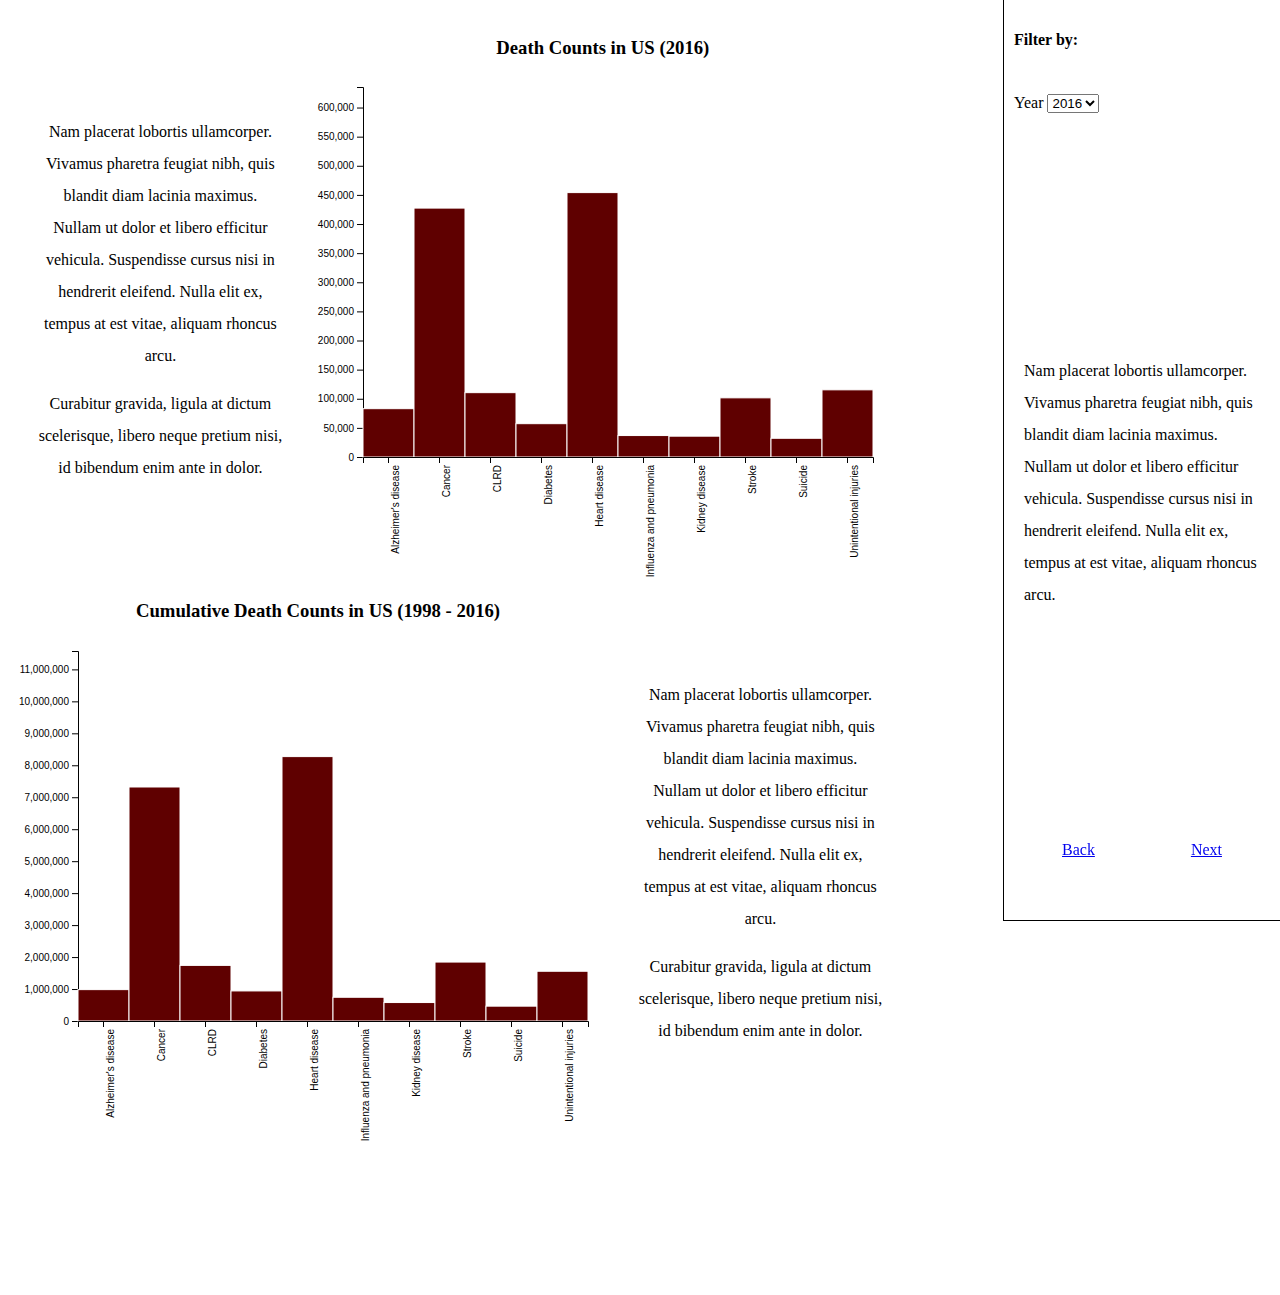
==== barchart.html @ 3d94384e "Polish again" ====
<!DOCTYPE html>
<html lang="en">
  <head>
    <title> Gabriel Sandoval </title>
    <link rel="stylesheet" type="text/css" href="css/style.css">

    <script src="js/d3.min.js"></script>
    <style>
      div.tooltip {
        position: absolute;
        text-align: left;
        width: 200px;
        height: 130px;
        padding-bottom: 10px;
        padding-left: 10px;
        padding-right: 10px;
        font: 12px sans-serif;
        background: #fee467;
        border: 0px;
        border-radius: 8px;
        pointer-events: none;
      }

      rect:hover {
        fill-opacity: .7;
      }
    </style>
  </head>
  <body>
    <div class="wrapper">
      <div class="container">
        <div class="descriptions">
          <p>
            Nam placerat lobortis ullamcorper. Vivamus pharetra feugiat nibh, quis blandit diam lacinia maximus. Nullam ut dolor et libero efficitur vehicula. Suspendisse cursus nisi in hendrerit eleifend. Nulla elit ex, tempus at est vitae, aliquam rhoncus arcu.
          </p>
          <p>
            Curabitur gravida, ligula at dictum scelerisque, libero neque pretium nisi, id bibendum enim ante in dolor.
          </p>
        </div>
        <div id="death-bar-count" class="chart">
          <h3 id='barchart-count-header'> Death Counts in US (2016) </h1>
        </div>
      </div>
      <div class="container">
        <div id="death-bar-cummulative-count" class="chart">
          <h3 id='barchart-c-count-header'> Cumulative Death Counts in US (1998 - 2016) </h1>
        </div>
        <div class="descriptions">
          <p>
            Nam placerat lobortis ullamcorper. Vivamus pharetra feugiat nibh, quis blandit diam lacinia maximus. Nullam ut dolor et libero efficitur vehicula. Suspendisse cursus nisi in hendrerit eleifend. Nulla elit ex, tempus at est vitae, aliquam rhoncus arcu.
          </p>
          <p>
            Curabitur gravida, ligula at dictum scelerisque, libero neque pretium nisi, id bibendum enim ante in dolor.
          </p>
        </div>
      </div>
    </div>
    <div class="filter">
      <div class="filter-buttons">
        <h4> Filter by: </h4>
        <p> Year </p>
        <select id="yearFilter"></select>
      </div>
      <div class="main-caption">
        <p>
          Nam placerat lobortis ullamcorper. Vivamus pharetra feugiat nibh, quis blandit diam lacinia maximus. Nullam ut dolor et libero efficitur vehicula. Suspendisse cursus nisi in hendrerit eleifend. Nulla elit ex, tempus at est vitae, aliquam rhoncus arcu.
        </p>
      </div>
      <div class="navigation">
        <a href="geochart.html" class="back"> Back </a>
        <a href="linechart.html" class="next"> Next </a>
      </div>
    </div>
  </body>
  <script>
    function setupBarChart(){
      margin = {top: 10, right: 30, bottom: 120, left: 60}
      width = 600 - margin.left - margin.right,
      height = 500 - margin.top - margin.bottom;

      currentYear = 2016;
      barData = [{"cause":"Alzheimer's disease", "year":1999, "runningSum":44536.0, "count":44536}, {"cause":"Cancer", "year":1999, "runningSum":549838.0, "count":549838}, {"cause":"CLRD", "year":1999, "runningSum":124181.0, "count":124181}, {"cause":"Diabetes", "year":1999, "runningSum":68399.0, "count":68399}, {"cause":"Heart disease", "year":1999, "runningSum":725192.0, "count":725192}, {"cause":"Influenza and pneumonia", "year":1999, "runningSum":63730.0, "count":63730}, {"cause":"Kidney disease", "year":1999, "runningSum":35525.0, "count":35525}, {"cause":"Stroke", "year":1999, "runningSum":167366.0, "count":167366}, {"cause":"Suicide", "year":1999, "runningSum":29199.0, "count":29199}, {"cause":"Unintentional injuries", "year":1999, "runningSum":97860.0, "count":97860}, {"cause":"Alzheimer's disease", "year":2000, "runningSum":94094.0, "count":49558}, {"cause":"Cancer", "year":2000, "runningSum":1102929.0, "count":553091}, {"cause":"CLRD", "year":2000, "runningSum":246190.0, "count":122009}, {"cause":"Diabetes", "year":2000, "runningSum":137700.0, "count":69301}, {"cause":"Heart disease", "year":2000, "runningSum":1435952.0, "count":710760}, {"cause":"Influenza and pneumonia", "year":2000, "runningSum":129043.0, "count":65313}, {"cause":"Kidney disease", "year":2000, "runningSum":72776.0, "count":37251}, {"cause":"Stroke", "year":2000, "runningSum":335027.0, "count":167661}, {"cause":"Suicide", "year":2000, "runningSum":58549.0, "count":29350}, {"cause":"Unintentional injuries", "year":2000, "runningSum":195760.0, "count":97900}, {"cause":"Alzheimer's disease", "year":2001, "runningSum":147946.0, "count":53852}, {"cause":"Cancer", "year":2001, "runningSum":1656697.0, "count":553768}, {"cause":"CLRD", "year":2001, "runningSum":369203.0, "count":123013}, {"cause":"Diabetes", "year":2001, "runningSum":209072.0, "count":71372}, {"cause":"Heart disease", "year":2001, "runningSum":2136094.0, "count":700142}, {"cause":"Influenza and pneumonia", "year":2001, "runningSum":191077.0, "count":62034}, {"cause":"Kidney disease", "year":2001, "runningSum":112256.0, "count":39480}, {"cause":"Stroke", "year":2001, "runningSum":498565.0, "count":163538}, {"cause":"Suicide", "year":2001, "runningSum":89171.0, "count":30622}, {"cause":"Unintentional injuries", "year":2001, "runningSum":297297.0, "count":101537}, {"cause":"Alzheimer's disease", "year":2002, "runningSum":206812.0, "count":58866}, {"cause":"Cancer", "year":2002, "runningSum":2213968.0, "count":557271}, {"cause":"CLRD", "year":2002, "runningSum":494019.0, "count":124816}, {"cause":"Diabetes", "year":2002, "runningSum":282321.0, "count":73249}, {"cause":"Heart disease", "year":2002, "runningSum":2833041.0, "count":696947}, {"cause":"Influenza and pneumonia", "year":2002, "runningSum":256758.0, "count":65681}, {"cause":"Kidney disease", "year":2002, "runningSum":153230.0, "count":40974}, {"cause":"Stroke", "year":2002, "runningSum":661237.0, "count":162672}, {"cause":"Suicide", "year":2002, "runningSum":120826.0, "count":31655}, {"cause":"Unintentional injuries", "year":2002, "runningSum":404039.0, "count":106742}, {"cause":"Alzheimer's disease", "year":2003, "runningSum":270269.0, "count":63457}, {"cause":"Cancer", "year":2003, "runningSum":2770870.0, "count":556902}, {"cause":"CLRD", "year":2003, "runningSum":620401.0, "count":126382}, {"cause":"Diabetes", "year":2003, "runningSum":356540.0, "count":74219}, {"cause":"Heart disease", "year":2003, "runningSum":3518130.0, "count":685089}, {"cause":"Influenza and pneumonia", "year":2003, "runningSum":321921.0, "count":65163}, {"cause":"Kidney disease", "year":2003, "runningSum":195683.0, "count":42453}, {"cause":"Stroke", "year":2003, "runningSum":818926.0, "count":157689}, {"cause":"Suicide", "year":2003, "runningSum":152310.0, "count":31484}, {"cause":"Unintentional injuries", "year":2003, "runningSum":513316.0, "count":109277}, {"cause":"Alzheimer's disease", "year":2004, "runningSum":336234.0, "count":65965}, {"cause":"Cancer", "year":2004, "runningSum":3324758.0, "count":553888}, {"cause":"CLRD", "year":2004, "runningSum":742388.0, "count":121987}, {"cause":"Diabetes", "year":2004, "runningSum":429678.0, "count":73138}, {"cause":"Heart disease", "year":2004, "runningSum":4170616.0, "count":652486}, {"cause":"Influenza and pneumonia", "year":2004, "runningSum":381585.0, "count":59664}, {"cause":"Kidney disease", "year":2004, "runningSum":238163.0, "count":42480}, {"cause":"Stroke", "year":2004, "runningSum":969000.0, "count":150074}, {"cause":"Suicide", "year":2004, "runningSum":184749.0, "count":32439}, {"cause":"Unintentional injuries", "year":2004, "runningSum":625328.0, "count":112012}, {"cause":"Alzheimer's disease", "year":2005, "runningSum":407833.0, "count":71599}, {"cause":"Cancer", "year":2005, "runningSum":3884070.0, "count":559312}, {"cause":"CLRD", "year":2005, "runningSum":873321.0, "count":130933}, {"cause":"Diabetes", "year":2005, "runningSum":504797.0, "count":75119}, {"cause":"Heart disease", "year":2005, "runningSum":4822707.0, "count":652091}, {"cause":"Influenza and pneumonia", "year":2005, "runningSum":444586.0, "count":63001}, {"cause":"Kidney disease", "year":2005, "runningSum":282064.0, "count":43901}, {"cause":"Stroke", "year":2005, "runningSum":1112579.0, "count":143579}, {"cause":"Suicide", "year":2005, "runningSum":217386.0, "count":32637}, {"cause":"Unintentional injuries", "year":2005, "runningSum":743137.0, "count":117809}, {"cause":"Alzheimer's disease", "year":2006, "runningSum":480265.0, "count":72432}, {"cause":"Cancer", "year":2006, "runningSum":4443958.0, "count":559888}, {"cause":"CLRD", "year":2006, "runningSum":997904.0, "count":124583}, {"cause":"Diabetes", "year":2006, "runningSum":577246.0, "count":72449}, {"cause":"Heart disease", "year":2006, "runningSum":5454343.0, "count":631636}, {"cause":"Influenza and pneumonia", "year":2006, "runningSum":500912.0, "count":56326}, {"cause":"Kidney disease", "year":2006, "runningSum":327408.0, "count":45344}, {"cause":"Stroke", "year":2006, "runningSum":1249698.0, "count":137119}, {"cause":"Suicide", "year":2006, "runningSum":250686.0, "count":33300}, {"cause":"Unintentional injuries", "year":2006, "runningSum":864736.0, "count":121599}, {"cause":"Alzheimer's disease", "year":2007, "runningSum":554897.0, "count":74632}, {"cause":"Cancer", "year":2007, "runningSum":5006833.0, "count":562875}, {"cause":"CLRD", "year":2007, "runningSum":1125828.0, "count":127924}, {"cause":"Diabetes", "year":2007, "runningSum":648628.0, "count":71382}, {"cause":"Heart disease", "year":2007, "runningSum":6070410.0, "count":616067}, {"cause":"Influenza and pneumonia", "year":2007, "runningSum":553629.0, "count":52717}, {"cause":"Kidney disease", "year":2007, "runningSum":373856.0, "count":46448}, {"cause":"Stroke", "year":2007, "runningSum":1385650.0, "count":135952}, {"cause":"Suicide", "year":2007, "runningSum":285284.0, "count":34598}, {"cause":"Unintentional injuries", "year":2007, "runningSum":988442.0, "count":123706}, {"cause":"Alzheimer's disease", "year":2008, "runningSum":637332.0, "count":82435}, {"cause":"Cancer", "year":2008, "runningSum":5572302.0, "count":565469}, {"cause":"CLRD", "year":2008, "runningSum":1266918.0, "count":141090}, {"cause":"Diabetes", "year":2008, "runningSum":719181.0, "count":70553}, {"cause":"Heart disease", "year":2008, "runningSum":6687238.0, "count":616828}, {"cause":"Influenza and pneumonia", "year":2008, "runningSum":609913.0, "count":56284}, {"cause":"Kidney disease", "year":2008, "runningSum":422093.0, "count":48237}, {"cause":"Stroke", "year":2008, "runningSum":1519798.0, "count":134148}, {"cause":"Suicide", "year":2008, "runningSum":321319.0, "count":36035}, {"cause":"Unintentional injuries", "year":2008, "runningSum":1110344.0, "count":121902}, {"cause":"Alzheimer's disease", "year":2009, "runningSum":716335.0, "count":79003}, {"cause":"Cancer", "year":2009, "runningSum":6139930.0, "count":567628}, {"cause":"CLRD", "year":2009, "runningSum":1404271.0, "count":137353}, {"cause":"Diabetes", "year":2009, "runningSum":787886.0, "count":68705}, {"cause":"Heart disease", "year":2009, "runningSum":7286651.0, "count":599413}, {"cause":"Influenza and pneumonia", "year":2009, "runningSum":663605.0, "count":53692}, {"cause":"Kidney disease", "year":2009, "runningSum":471028.0, "count":48935}, {"cause":"Stroke", "year":2009, "runningSum":1648640.0, "count":128842}, {"cause":"Suicide", "year":2009, "runningSum":358228.0, "count":36909}, {"cause":"Unintentional injuries", "year":2009, "runningSum":1228365.0, "count":118021}, {"cause":"Alzheimer's disease", "year":2010, "runningSum":799829.0, "count":83494}, {"cause":"Cancer", "year":2010, "runningSum":6714673.0, "count":574743}, {"cause":"CLRD", "year":2010, "runningSum":1542351.0, "count":138080}, {"cause":"Diabetes", "year":2010, "runningSum":856957.0, "count":69071}, {"cause":"Heart disease", "year":2010, "runningSum":7884340.0, "count":597689}, {"cause":"Influenza and pneumonia", "year":2010, "runningSum":713702.0, "count":50097}, {"cause":"Kidney disease", "year":2010, "runningSum":521504.0, "count":50476}, {"cause":"Stroke", "year":2010, "runningSum":1778116.0, "count":129476}, {"cause":"Suicide", "year":2010, "runningSum":396592.0, "count":38364}, {"cause":"Unintentional injuries", "year":2010, "runningSum":1349224.0, "count":120859}, {"cause":"Alzheimer's disease", "year":2011, "runningSum":884803.0, "count":84974}, {"cause":"Cancer", "year":2011, "runningSum":7291364.0, "count":576691}, {"cause":"CLRD", "year":2011, "runningSum":1685294.0, "count":142943}, {"cause":"Diabetes", "year":2011, "runningSum":930788.0, "count":73831}, {"cause":"Heart disease", "year":2011, "runningSum":8480917.0, "count":596577}, {"cause":"Influenza and pneumonia", "year":2011, "runningSum":767528.0, "count":53826}, {"cause":"Kidney disease", "year":2011, "runningSum":567095.0, "count":45591}, {"cause":"Stroke", "year":2011, "runningSum":1907048.0, "count":128932}, {"cause":"Suicide", "year":2011, "runningSum":436110.0, "count":39518}, {"cause":"Unintentional injuries", "year":2011, "runningSum":1475662.0, "count":126438}, {"cause":"Alzheimer's disease", "year":2012, "runningSum":968440.0, "count":83637}, {"cause":"Cancer", "year":2012, "runningSum":7873987.0, "count":582623}, {"cause":"CLRD", "year":2012, "runningSum":1828783.0, "count":143489}, {"cause":"Diabetes", "year":2012, "runningSum":1004720.0, "count":73932}, {"cause":"Heart disease", "year":2012, "runningSum":9080628.0, "count":599711}, {"cause":"Influenza and pneumonia", "year":2012, "runningSum":818164.0, "count":50636}, {"cause":"Kidney disease", "year":2012, "runningSum":612717.0, "count":45622}, {"cause":"Stroke", "year":2012, "runningSum":2035594.0, "count":128546}, {"cause":"Suicide", "year":2012, "runningSum":476710.0, "count":40600}, {"cause":"Unintentional injuries", "year":2012, "runningSum":1603454.0, "count":127792}, {"cause":"Alzheimer's disease", "year":2013, "runningSum":1053207.0, "count":84767}, {"cause":"Cancer", "year":2013, "runningSum":8458868.0, "count":584881}, {"cause":"CLRD", "year":2013, "runningSum":1977988.0, "count":149205}, {"cause":"Diabetes", "year":2013, "runningSum":1080298.0, "count":75578}, {"cause":"Heart disease", "year":2013, "runningSum":9691733.0, "count":611105}, {"cause":"Influenza and pneumonia", "year":2013, "runningSum":875143.0, "count":56979}, {"cause":"Kidney disease", "year":2013, "runningSum":659829.0, "count":47112}, {"cause":"Stroke", "year":2013, "runningSum":2164572.0, "count":128978}, {"cause":"Suicide", "year":2013, "runningSum":517859.0, "count":41149}, {"cause":"Unintentional injuries", "year":2013, "runningSum":1734011.0, "count":130557}, {"cause":"Alzheimer's disease", "year":2014, "runningSum":1146748.0, "count":93541}, {"cause":"Cancer", "year":2014, "runningSum":9050568.0, "count":591700}, {"cause":"CLRD", "year":2014, "runningSum":2125089.0, "count":147101}, {"cause":"Diabetes", "year":2014, "runningSum":1156786.0, "count":76488}, {"cause":"Heart disease", "year":2014, "runningSum":10306081.0, "count":614348}, {"cause":"Influenza and pneumonia", "year":2014, "runningSum":930370.0, "count":55227}, {"cause":"Kidney disease", "year":2014, "runningSum":707975.0, "count":48146}, {"cause":"Stroke", "year":2014, "runningSum":2297675.0, "count":133103}, {"cause":"Suicide", "year":2014, "runningSum":560685.0, "count":42826}, {"cause":"Unintentional injuries", "year":2014, "runningSum":1869939.0, "count":135928}, {"cause":"Alzheimer's disease", "year":2015, "runningSum":1257309.0, "count":110561}, {"cause":"Cancer", "year":2015, "runningSum":9646498.0, "count":595930}, {"cause":"CLRD", "year":2015, "runningSum":2280130.0, "count":155041}, {"cause":"Diabetes", "year":2015, "runningSum":1236321.0, "count":79535}, {"cause":"Heart disease", "year":2015, "runningSum":10939923.0, "count":633842}, {"cause":"Influenza and pneumonia", "year":2015, "runningSum":987432.0, "count":57062}, {"cause":"Kidney disease", "year":2015, "runningSum":757934.0, "count":49959}, {"cause":"Stroke", "year":2015, "runningSum":2437998.0, "count":140323}, {"cause":"Suicide", "year":2015, "runningSum":604878.0, "count":44193}, {"cause":"Unintentional injuries", "year":2015, "runningSum":2016510.0, "count":146571}, {"cause":"Alzheimer's disease", "year":2016, "runningSum":1373412.0, "count":116103}, {"cause":"Cancer", "year":2016, "runningSum":10244536.0, "count":598038}, {"cause":"CLRD", "year":2016, "runningSum":2434726.0, "count":154596}, {"cause":"Diabetes", "year":2016, "runningSum":1316379.0, "count":80058}, {"cause":"Heart disease", "year":2016, "runningSum":11575183.0, "count":635260}, {"cause":"Influenza and pneumonia", "year":2016, "runningSum":1038969.0, "count":51537}, {"cause":"Kidney disease", "year":2016, "runningSum":807980.0, "count":50046}, {"cause":"Stroke", "year":2016, "runningSum":2580140.0, "count":142142}, {"cause":"Suicide", "year":2016, "runningSum":649843.0, "count":44965}, {"cause":"Unintentional injuries", "year":2016, "runningSum":2177884.0, "count":161374}]
      filteredData = barData.filter(function(d){return d.year==currentYear})
      var allYears = d3.range(1999, 2017);

      d3.select("#yearFilter")
        .selectAll('myOptions')
        .data(allYears)
        .enter()
        .append('option')
        .text(function (d) { return d; }) // text showed in the menu
        .attr("value", function (d) { return d; })
        .attr("selected", function (d) { return d == currentYear; })

      var tooltip = d3.select("body")
        .append("div")
        .attr("class", "tooltip")
        .style("opacity", 0);

      barSvgCount = d3.select("#death-bar-count")
      .append("svg")
      .attr("id", "barchart")
      .attr("width", width + margin.left + margin.right)
      .attr("height", height + margin.top + margin.bottom)
      .append("g")
      .attr("transform", `translate(${margin.left},${margin.top})`);

      var xdomain = [
        "Alzheimer's disease",
        "Cancer",
        "CLRD",
        "Diabetes",
        "Heart disease",
        "Influenza and pneumonia",
        "Kidney disease",
        "Stroke",
        "Suicide",
        "Unintentional injuries"
      ]
      var bxs = d3.scaleBand().domain(xdomain).range([0, width])
      var maxCount = Math.max(...filteredData.map(function(d) { return d.count }));
      bysCount = d3.scaleLinear().domain([0,maxCount]).range([height, 0])

      barSvgCount.
          append("g").
          attr("id", "bar-y-axis-count").
          attr("transform", `translate(0,0)`).
          attr("fill", "none").
          attr("font-size", 10).
          attr("font-family", "sans-serif").
          attr("text-anchor", "end").
          call(d3.axisLeft(bysCount));

      barSvgCount.
        selectAll("rect").
        data(filteredData).
        enter().
        append("rect").
        attr("x", function(d,i) {return bxs(d.cause);}).
        attr("width", function(d, i) { return bxs.bandwidth()}).
        style("fill", "rgb(95, 0, 0)").
        style("stroke", "white").
        attr("y", function(d,i) { return height;}).
        attr("height", function(d, i){ return 0;})
        .on("mouseover", function(d, i) {
          tooltip.text("")
          tooltip.transition()
            .duration(200)
            .style("opacity", .9);

          tooltip.style("left", (d3.event.pageX) + "px")
            .style("top", (d3.event.pageY) + "px")

          tooltip.append("p").text(`Year: ${currentYear}`)
            .append("p").text(`Cause of Death: ${d.cause}`)
            .append("p").text(`Death Count at Year ${currentYear}: ${d.count.toLocaleString()}`)
        })
        .on("mouseleave", function(){
          tooltip
            .transition().duration(200)
            .style("opacity", 0)
        }).
        transition().duration(1000).ease(d3.easeLinear).
        attr("y", function(d,i) { return bysCount(d.count);}).
        attr("height", function(d, i){ return height - bysCount(d.count);})

      barSvgCount.
        append("g").
        attr("transform", `translate(0,${height})`).
        attr("fill", "none").
        attr("font-size", 10).
        attr("font-family", "sans-serif").
        attr("text-anchor", "end").
        call(d3.axisBottom(bxs)).
        selectAll("text").
        style("text-anchor", "end").
        attr("dx", "-.8em").
        attr("dy", ".15em").
        attr("transform", "rotate(-90)")

      barSvgCummulativeCount = d3.select("#death-bar-cummulative-count")
      .append("svg")
      .attr("id", "barchart")
      .attr("width", width + margin.left + margin.right)
      .attr("height", height + margin.top + margin.bottom)
      .append("g")
      .attr("transform", `translate(${margin.left},${margin.top})`);

      var xdomain = [
        "Alzheimer's disease",
        "Cancer",
        "CLRD",
        "Diabetes",
        "Heart disease",
        "Influenza and pneumonia",
        "Kidney disease",
        "Stroke",
        "Suicide",
        "Unintentional injuries"
      ]
      var bxs = d3.scaleBand().domain(xdomain).range([0, width])
      var maxCCount = Math.max(...filteredData.map(function(d) { return d.runningSum }));
      bysCummulativeCount = d3.scaleLinear().domain([0,maxCCount]).range([height, 0])

      barSvgCummulativeCount.
          append("g").
          attr("id", "bar-y-axis-c-count").
          attr("transform", `translate(0,0)`).
          attr("fill", "none").
          attr("font-size", 10).
          attr("font-family", "sans-serif").
          attr("text-anchor", "end").
          call(d3.axisLeft(bysCummulativeCount));

      barSvgCummulativeCount.
        selectAll("rect").
        data(filteredData).
        enter().
        append("rect").
        attr("x", function(d,i) {return bxs(d.cause);}).
        attr("width", function(d, i) { return bxs.bandwidth()}).
        style("fill", "rgb(95, 0, 0)").
        style("stroke", "white").
        attr("y", function(d,i) { return height;}).
        attr("height", function(d, i){ return 0;})
        .on("mouseover", function(d, i) {
          tooltip.text("")
          tooltip.transition()
            .duration(200)
            .style("opacity", .9);

          tooltip.style("left", (d3.event.pageX) + "px")
            .style("top", (d3.event.pageY) + "px")

          tooltip.append("p").text(`Year: ${currentYear}`)
            .append("p").text(`Cause of Death: ${d.cause}`)
            .append("p").text(`Cumulative Death Count from 1999 to ${currentYear}: ${d.runningSum.toLocaleString()}`)
        })
        .on("mouseleave", function(){
          tooltip
            .transition().duration(200)
            .style("opacity", 0)
        }).
        transition().duration(1000).ease(d3.easeLinear).
        attr("y", function(d,i) { return bysCummulativeCount(d.runningSum);}).
        attr("height", function(d, i){ return height - bysCummulativeCount(d.runningSum);})

      barSvgCummulativeCount.
        append("g").
        attr("transform", `translate(0,${height})`).
        attr("fill", "none").
        attr("font-size", 10).
        attr("font-family", "sans-serif").
        attr("text-anchor", "end").
        call(d3.axisBottom(bxs)).
        selectAll("text").
        style("text-anchor", "end").
        attr("dx", "-.8em").
        attr("dy", ".15em").
        attr("transform", "rotate(-90)")
    }

    d3.select("#yearFilter").on("change", function(d) {
      currentYear = d3.select(this).property("value")
      document.getElementById("barchart-c-count-header").textContent = `Cumulative Death Counts in US (1998 - ${currentYear})`
      document.getElementById("barchart-count-header").textContent = `Death Counts in US (${currentYear})`

      filteredData = barData.filter(function(d){return d.year==currentYear})
      var maxCCount = Math.max(...filteredData.map(function(d) { return d.runningSum }));
      bysCummulativeCount = d3.scaleLinear().domain([0,maxCCount]).range([height, 0])

      d3.select("#bar-y-axis-c-count").remove()
      barSvgCummulativeCount.append("g")
        .attr("fill", "none")
        .attr("id", "bar-y-axis-c-count")
        .attr("font-size", 10)
        .attr("font-family", "sans-serif")
        .attr("text-anchor", "end")
        .call(d3.axisLeft(bysCummulativeCount));

      barSvgCummulativeCount
        .selectAll("rect")
        .data(filteredData)
        .transition()
        .duration(1000)
        .attr("y", function(d,i) { return bysCummulativeCount(d.runningSum);})
        .attr("height", function(d, i){ return height - bysCummulativeCount(d.runningSum);})

      var maxCount = Math.max(...filteredData.map(function(d) { return d.count }));
      bysCount = d3.scaleLinear().domain([0,maxCount]).range([height, 0])

      d3.select("#bar-y-axis-count").remove()
      barSvgCount.append("g")
        .attr("fill", "none")
        .attr("id", "bar-y-axis-count")
        .attr("font-size", 10)
        .attr("font-family", "sans-serif")
        .attr("text-anchor", "end")
        .call(d3.axisLeft(bysCount));

      barSvgCount
        .selectAll("rect")
        .data(filteredData)
        .transition()
        .duration(1000)
        .attr("y", function(d,i) { return bysCount(d.count);})
        .attr("height", function(d, i){ return height - bysCount(d.count);})
    })

    setupBarChart()
  </script>
</html>
---- css/style.css ----
h3, h2 {
  text-align: center;
}

p {
  line-height: 2;
}

.wrapper {
  width: 70%;
  padding: 10px;
}

.filter {
  position: fixed;
  right: 0;
  top: 0;
  width: 20%;
  padding: 10px;
  height: 100%;
  border-left: solid 1px black;
  border-bottom: solid 1px black;
  background-color: white;
}

.filter-buttons {
  height: 20%;
}

.main-caption {
  height: 70%;
}

.main-caption p {
  transform: translate(0, 50%);
  padding: 0 10px;
}

.filter p {
  display: inline-block;
}

.navigation {
  height: 10%;
  display: flex;
  justify-content: space-around;
}

.center-nav {
  height: 100%;
  transform: translate(50%, 50%);
}

.container {
  display: flex;
  width: 100%;
  justify-content: space-around;
}

.descriptions {
  width: 30%;
  text-align: center;
  margin: auto 20px;
}
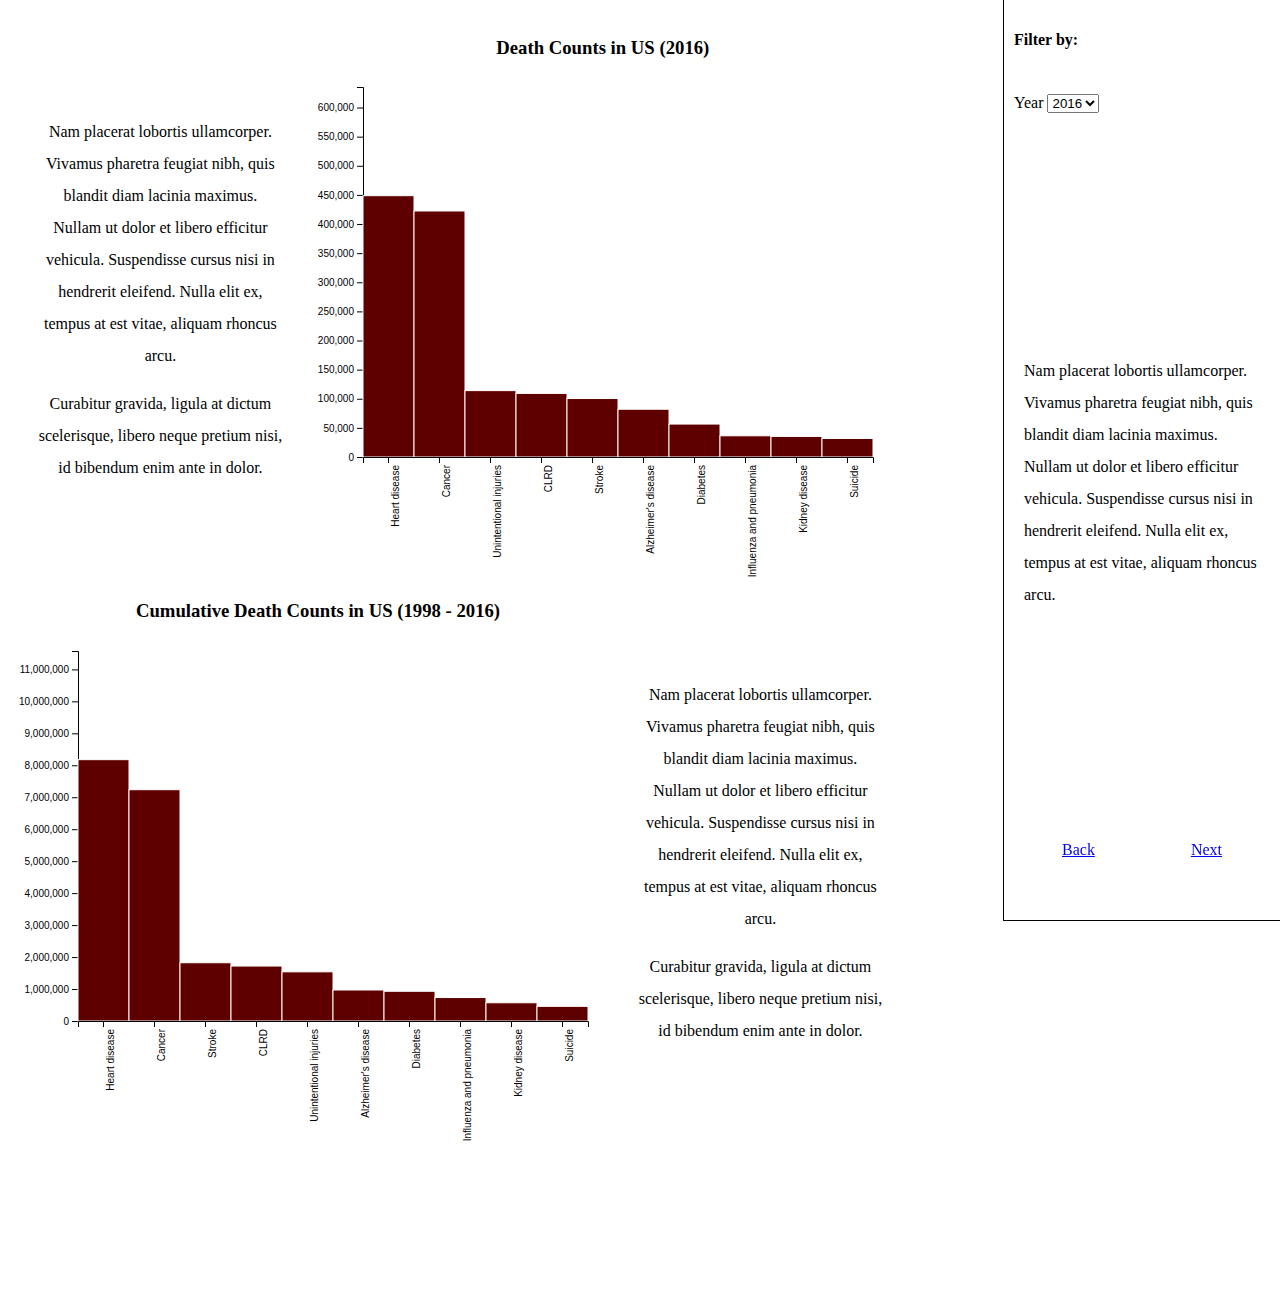
==== commit af0fd900: "Add captions and sort barchart by value" ====
--- a/barchart.html
+++ b/barchart.html
@@ -73,6 +73,16 @@
     </div>
   </body>
   <script>
+    function sort(filteredData, attr) {
+      return filteredData.sort(function(a, b){
+        var keyA = new Date(a[attr]),
+            keyB = new Date(b[attr]);
+        // Compare the 2 dates
+        if(keyA < keyB) return 1;
+        if(keyA > keyB) return -1;
+        return 0;
+      });
+    }
     function setupBarChart(){
       margin = {top: 10, right: 30, bottom: 120, left: 60}
       width = 600 - margin.left - margin.right,
@@ -80,7 +90,8 @@
 
       currentYear = 2016;
       barData = [{"cause":"Alzheimer's disease", "year":1999, "runningSum":44536.0, "count":44536}, {"cause":"Cancer", "year":1999, "runningSum":549838.0, "count":549838}, {"cause":"CLRD", "year":1999, "runningSum":124181.0, "count":124181}, {"cause":"Diabetes", "year":1999, "runningSum":68399.0, "count":68399}, {"cause":"Heart disease", "year":1999, "runningSum":725192.0, "count":725192}, {"cause":"Influenza and pneumonia", "year":1999, "runningSum":63730.0, "count":63730}, {"cause":"Kidney disease", "year":1999, "runningSum":35525.0, "count":35525}, {"cause":"Stroke", "year":1999, "runningSum":167366.0, "count":167366}, {"cause":"Suicide", "year":1999, "runningSum":29199.0, "count":29199}, {"cause":"Unintentional injuries", "year":1999, "runningSum":97860.0, "count":97860}, {"cause":"Alzheimer's disease", "year":2000, "runningSum":94094.0, "count":49558}, {"cause":"Cancer", "year":2000, "runningSum":1102929.0, "count":553091}, {"cause":"CLRD", "year":2000, "runningSum":246190.0, "count":122009}, {"cause":"Diabetes", "year":2000, "runningSum":137700.0, "count":69301}, {"cause":"Heart disease", "year":2000, "runningSum":1435952.0, "count":710760}, {"cause":"Influenza and pneumonia", "year":2000, "runningSum":129043.0, "count":65313}, {"cause":"Kidney disease", "year":2000, "runningSum":72776.0, "count":37251}, {"cause":"Stroke", "year":2000, "runningSum":335027.0, "count":167661}, {"cause":"Suicide", "year":2000, "runningSum":58549.0, "count":29350}, {"cause":"Unintentional injuries", "year":2000, "runningSum":195760.0, "count":97900}, {"cause":"Alzheimer's disease", "year":2001, "runningSum":147946.0, "count":53852}, {"cause":"Cancer", "year":2001, "runningSum":1656697.0, "count":553768}, {"cause":"CLRD", "year":2001, "runningSum":369203.0, "count":123013}, {"cause":"Diabetes", "year":2001, "runningSum":209072.0, "count":71372}, {"cause":"Heart disease", "year":2001, "runningSum":2136094.0, "count":700142}, {"cause":"Influenza and pneumonia", "year":2001, "runningSum":191077.0, "count":62034}, {"cause":"Kidney disease", "year":2001, "runningSum":112256.0, "count":39480}, {"cause":"Stroke", "year":2001, "runningSum":498565.0, "count":163538}, {"cause":"Suicide", "year":2001, "runningSum":89171.0, "count":30622}, {"cause":"Unintentional injuries", "year":2001, "runningSum":297297.0, "count":101537}, {"cause":"Alzheimer's disease", "year":2002, "runningSum":206812.0, "count":58866}, {"cause":"Cancer", "year":2002, "runningSum":2213968.0, "count":557271}, {"cause":"CLRD", "year":2002, "runningSum":494019.0, "count":124816}, {"cause":"Diabetes", "year":2002, "runningSum":282321.0, "count":73249}, {"cause":"Heart disease", "year":2002, "runningSum":2833041.0, "count":696947}, {"cause":"Influenza and pneumonia", "year":2002, "runningSum":256758.0, "count":65681}, {"cause":"Kidney disease", "year":2002, "runningSum":153230.0, "count":40974}, {"cause":"Stroke", "year":2002, "runningSum":661237.0, "count":162672}, {"cause":"Suicide", "year":2002, "runningSum":120826.0, "count":31655}, {"cause":"Unintentional injuries", "year":2002, "runningSum":404039.0, "count":106742}, {"cause":"Alzheimer's disease", "year":2003, "runningSum":270269.0, "count":63457}, {"cause":"Cancer", "year":2003, "runningSum":2770870.0, "count":556902}, {"cause":"CLRD", "year":2003, "runningSum":620401.0, "count":126382}, {"cause":"Diabetes", "year":2003, "runningSum":356540.0, "count":74219}, {"cause":"Heart disease", "year":2003, "runningSum":3518130.0, "count":685089}, {"cause":"Influenza and pneumonia", "year":2003, "runningSum":321921.0, "count":65163}, {"cause":"Kidney disease", "year":2003, "runningSum":195683.0, "count":42453}, {"cause":"Stroke", "year":2003, "runningSum":818926.0, "count":157689}, {"cause":"Suicide", "year":2003, "runningSum":152310.0, "count":31484}, {"cause":"Unintentional injuries", "year":2003, "runningSum":513316.0, "count":109277}, {"cause":"Alzheimer's disease", "year":2004, "runningSum":336234.0, "count":65965}, {"cause":"Cancer", "year":2004, "runningSum":3324758.0, "count":553888}, {"cause":"CLRD", "year":2004, "runningSum":742388.0, "count":121987}, {"cause":"Diabetes", "year":2004, "runningSum":429678.0, "count":73138}, {"cause":"Heart disease", "year":2004, "runningSum":4170616.0, "count":652486}, {"cause":"Influenza and pneumonia", "year":2004, "runningSum":381585.0, "count":59664}, {"cause":"Kidney disease", "year":2004, "runningSum":238163.0, "count":42480}, {"cause":"Stroke", "year":2004, "runningSum":969000.0, "count":150074}, {"cause":"Suicide", "year":2004, "runningSum":184749.0, "count":32439}, {"cause":"Unintentional injuries", "year":2004, "runningSum":625328.0, "count":112012}, {"cause":"Alzheimer's disease", "year":2005, "runningSum":407833.0, "count":71599}, {"cause":"Cancer", "year":2005, "runningSum":3884070.0, "count":559312}, {"cause":"CLRD", "year":2005, "runningSum":873321.0, "count":130933}, {"cause":"Diabetes", "year":2005, "runningSum":504797.0, "count":75119}, {"cause":"Heart disease", "year":2005, "runningSum":4822707.0, "count":652091}, {"cause":"Influenza and pneumonia", "year":2005, "runningSum":444586.0, "count":63001}, {"cause":"Kidney disease", "year":2005, "runningSum":282064.0, "count":43901}, {"cause":"Stroke", "year":2005, "runningSum":1112579.0, "count":143579}, {"cause":"Suicide", "year":2005, "runningSum":217386.0, "count":32637}, {"cause":"Unintentional injuries", "year":2005, "runningSum":743137.0, "count":117809}, {"cause":"Alzheimer's disease", "year":2006, "runningSum":480265.0, "count":72432}, {"cause":"Cancer", "year":2006, "runningSum":4443958.0, "count":559888}, {"cause":"CLRD", "year":2006, "runningSum":997904.0, "count":124583}, {"cause":"Diabetes", "year":2006, "runningSum":577246.0, "count":72449}, {"cause":"Heart disease", "year":2006, "runningSum":5454343.0, "count":631636}, {"cause":"Influenza and pneumonia", "year":2006, "runningSum":500912.0, "count":56326}, {"cause":"Kidney disease", "year":2006, "runningSum":327408.0, "count":45344}, {"cause":"Stroke", "year":2006, "runningSum":1249698.0, "count":137119}, {"cause":"Suicide", "year":2006, "runningSum":250686.0, "count":33300}, {"cause":"Unintentional injuries", "year":2006, "runningSum":864736.0, "count":121599}, {"cause":"Alzheimer's disease", "year":2007, "runningSum":554897.0, "count":74632}, {"cause":"Cancer", "year":2007, "runningSum":5006833.0, "count":562875}, {"cause":"CLRD", "year":2007, "runningSum":1125828.0, "count":127924}, {"cause":"Diabetes", "year":2007, "runningSum":648628.0, "count":71382}, {"cause":"Heart disease", "year":2007, "runningSum":6070410.0, "count":616067}, {"cause":"Influenza and pneumonia", "year":2007, "runningSum":553629.0, "count":52717}, {"cause":"Kidney disease", "year":2007, "runningSum":373856.0, "count":46448}, {"cause":"Stroke", "year":2007, "runningSum":1385650.0, "count":135952}, {"cause":"Suicide", "year":2007, "runningSum":285284.0, "count":34598}, {"cause":"Unintentional injuries", "year":2007, "runningSum":988442.0, "count":123706}, {"cause":"Alzheimer's disease", "year":2008, "runningSum":637332.0, "count":82435}, {"cause":"Cancer", "year":2008, "runningSum":5572302.0, "count":565469}, {"cause":"CLRD", "year":2008, "runningSum":1266918.0, "count":141090}, {"cause":"Diabetes", "year":2008, "runningSum":719181.0, "count":70553}, {"cause":"Heart disease", "year":2008, "runningSum":6687238.0, "count":616828}, {"cause":"Influenza and pneumonia", "year":2008, "runningSum":609913.0, "count":56284}, {"cause":"Kidney disease", "year":2008, "runningSum":422093.0, "count":48237}, {"cause":"Stroke", "year":2008, "runningSum":1519798.0, "count":134148}, {"cause":"Suicide", "year":2008, "runningSum":321319.0, "count":36035}, {"cause":"Unintentional injuries", "year":2008, "runningSum":1110344.0, "count":121902}, {"cause":"Alzheimer's disease", "year":2009, "runningSum":716335.0, "count":79003}, {"cause":"Cancer", "year":2009, "runningSum":6139930.0, "count":567628}, {"cause":"CLRD", "year":2009, "runningSum":1404271.0, "count":137353}, {"cause":"Diabetes", "year":2009, "runningSum":787886.0, "count":68705}, {"cause":"Heart disease", "year":2009, "runningSum":7286651.0, "count":599413}, {"cause":"Influenza and pneumonia", "year":2009, "runningSum":663605.0, "count":53692}, {"cause":"Kidney disease", "year":2009, "runningSum":471028.0, "count":48935}, {"cause":"Stroke", "year":2009, "runningSum":1648640.0, "count":128842}, {"cause":"Suicide", "year":2009, "runningSum":358228.0, "count":36909}, {"cause":"Unintentional injuries", "year":2009, "runningSum":1228365.0, "count":118021}, {"cause":"Alzheimer's disease", "year":2010, "runningSum":799829.0, "count":83494}, {"cause":"Cancer", "year":2010, "runningSum":6714673.0, "count":574743}, {"cause":"CLRD", "year":2010, "runningSum":1542351.0, "count":138080}, {"cause":"Diabetes", "year":2010, "runningSum":856957.0, "count":69071}, {"cause":"Heart disease", "year":2010, "runningSum":7884340.0, "count":597689}, {"cause":"Influenza and pneumonia", "year":2010, "runningSum":713702.0, "count":50097}, {"cause":"Kidney disease", "year":2010, "runningSum":521504.0, "count":50476}, {"cause":"Stroke", "year":2010, "runningSum":1778116.0, "count":129476}, {"cause":"Suicide", "year":2010, "runningSum":396592.0, "count":38364}, {"cause":"Unintentional injuries", "year":2010, "runningSum":1349224.0, "count":120859}, {"cause":"Alzheimer's disease", "year":2011, "runningSum":884803.0, "count":84974}, {"cause":"Cancer", "year":2011, "runningSum":7291364.0, "count":576691}, {"cause":"CLRD", "year":2011, "runningSum":1685294.0, "count":142943}, {"cause":"Diabetes", "year":2011, "runningSum":930788.0, "count":73831}, {"cause":"Heart disease", "year":2011, "runningSum":8480917.0, "count":596577}, {"cause":"Influenza and pneumonia", "year":2011, "runningSum":767528.0, "count":53826}, {"cause":"Kidney disease", "year":2011, "runningSum":567095.0, "count":45591}, {"cause":"Stroke", "year":2011, "runningSum":1907048.0, "count":128932}, {"cause":"Suicide", "year":2011, "runningSum":436110.0, "count":39518}, {"cause":"Unintentional injuries", "year":2011, "runningSum":1475662.0, "count":126438}, {"cause":"Alzheimer's disease", "year":2012, "runningSum":968440.0, "count":83637}, {"cause":"Cancer", "year":2012, "runningSum":7873987.0, "count":582623}, {"cause":"CLRD", "year":2012, "runningSum":1828783.0, "count":143489}, {"cause":"Diabetes", "year":2012, "runningSum":1004720.0, "count":73932}, {"cause":"Heart disease", "year":2012, "runningSum":9080628.0, "count":599711}, {"cause":"Influenza and pneumonia", "year":2012, "runningSum":818164.0, "count":50636}, {"cause":"Kidney disease", "year":2012, "runningSum":612717.0, "count":45622}, {"cause":"Stroke", "year":2012, "runningSum":2035594.0, "count":128546}, {"cause":"Suicide", "year":2012, "runningSum":476710.0, "count":40600}, {"cause":"Unintentional injuries", "year":2012, "runningSum":1603454.0, "count":127792}, {"cause":"Alzheimer's disease", "year":2013, "runningSum":1053207.0, "count":84767}, {"cause":"Cancer", "year":2013, "runningSum":8458868.0, "count":584881}, {"cause":"CLRD", "year":2013, "runningSum":1977988.0, "count":149205}, {"cause":"Diabetes", "year":2013, "runningSum":1080298.0, "count":75578}, {"cause":"Heart disease", "year":2013, "runningSum":9691733.0, "count":611105}, {"cause":"Influenza and pneumonia", "year":2013, "runningSum":875143.0, "count":56979}, {"cause":"Kidney disease", "year":2013, "runningSum":659829.0, "count":47112}, {"cause":"Stroke", "year":2013, "runningSum":2164572.0, "count":128978}, {"cause":"Suicide", "year":2013, "runningSum":517859.0, "count":41149}, {"cause":"Unintentional injuries", "year":2013, "runningSum":1734011.0, "count":130557}, {"cause":"Alzheimer's disease", "year":2014, "runningSum":1146748.0, "count":93541}, {"cause":"Cancer", "year":2014, "runningSum":9050568.0, "count":591700}, {"cause":"CLRD", "year":2014, "runningSum":2125089.0, "count":147101}, {"cause":"Diabetes", "year":2014, "runningSum":1156786.0, "count":76488}, {"cause":"Heart disease", "year":2014, "runningSum":10306081.0, "count":614348}, {"cause":"Influenza and pneumonia", "year":2014, "runningSum":930370.0, "count":55227}, {"cause":"Kidney disease", "year":2014, "runningSum":707975.0, "count":48146}, {"cause":"Stroke", "year":2014, "runningSum":2297675.0, "count":133103}, {"cause":"Suicide", "year":2014, "runningSum":560685.0, "count":42826}, {"cause":"Unintentional injuries", "year":2014, "runningSum":1869939.0, "count":135928}, {"cause":"Alzheimer's disease", "year":2015, "runningSum":1257309.0, "count":110561}, {"cause":"Cancer", "year":2015, "runningSum":9646498.0, "count":595930}, {"cause":"CLRD", "year":2015, "runningSum":2280130.0, "count":155041}, {"cause":"Diabetes", "year":2015, "runningSum":1236321.0, "count":79535}, {"cause":"Heart disease", "year":2015, "runningSum":10939923.0, "count":633842}, {"cause":"Influenza and pneumonia", "year":2015, "runningSum":987432.0, "count":57062}, {"cause":"Kidney disease", "year":2015, "runningSum":757934.0, "count":49959}, {"cause":"Stroke", "year":2015, "runningSum":2437998.0, "count":140323}, {"cause":"Suicide", "year":2015, "runningSum":604878.0, "count":44193}, {"cause":"Unintentional injuries", "year":2015, "runningSum":2016510.0, "count":146571}, {"cause":"Alzheimer's disease", "year":2016, "runningSum":1373412.0, "count":116103}, {"cause":"Cancer", "year":2016, "runningSum":10244536.0, "count":598038}, {"cause":"CLRD", "year":2016, "runningSum":2434726.0, "count":154596}, {"cause":"Diabetes", "year":2016, "runningSum":1316379.0, "count":80058}, {"cause":"Heart disease", "year":2016, "runningSum":11575183.0, "count":635260}, {"cause":"Influenza and pneumonia", "year":2016, "runningSum":1038969.0, "count":51537}, {"cause":"Kidney disease", "year":2016, "runningSum":807980.0, "count":50046}, {"cause":"Stroke", "year":2016, "runningSum":2580140.0, "count":142142}, {"cause":"Suicide", "year":2016, "runningSum":649843.0, "count":44965}, {"cause":"Unintentional injuries", "year":2016, "runningSum":2177884.0, "count":161374}]
-      filteredData = barData.filter(function(d){return d.year==currentYear})
+      filteredData = sort(barData.filter(function(d){return d.year==currentYear}), "count")
+      var xdomain = d3.map(filteredData, function(d){return d.cause }).keys()
       var allYears = d3.range(1999, 2017);
 
       d3.select("#yearFilter")
@@ -105,18 +116,6 @@
       .append("g")
       .attr("transform", `translate(${margin.left},${margin.top})`);
 
-      var xdomain = [
-        "Alzheimer's disease",
-        "Cancer",
-        "CLRD",
-        "Diabetes",
-        "Heart disease",
-        "Influenza and pneumonia",
-        "Kidney disease",
-        "Stroke",
-        "Suicide",
-        "Unintentional injuries"
-      ]
       var bxs = d3.scaleBand().domain(xdomain).range([0, width])
       var maxCount = Math.max(...filteredData.map(function(d) { return d.count }));
       bysCount = d3.scaleLinear().domain([0,maxCount]).range([height, 0])
@@ -166,6 +165,7 @@
 
       barSvgCount.
         append("g").
+        attr("id", "bar-x-axis-count").
         attr("transform", `translate(0,${height})`).
         attr("fill", "none").
         attr("font-size", 10).
@@ -186,18 +186,8 @@
       .append("g")
       .attr("transform", `translate(${margin.left},${margin.top})`);
 
-      var xdomain = [
-        "Alzheimer's disease",
-        "Cancer",
-        "CLRD",
-        "Diabetes",
-        "Heart disease",
-        "Influenza and pneumonia",
-        "Kidney disease",
-        "Stroke",
-        "Suicide",
-        "Unintentional injuries"
-      ]
+      filteredData = sort(barData.filter(function(d){return d.year==currentYear}), "runningSum")
+      var xdomain = d3.map(filteredData, function(d){return d.cause }).keys()
       var bxs = d3.scaleBand().domain(xdomain).range([0, width])
       var maxCCount = Math.max(...filteredData.map(function(d) { return d.runningSum }));
       bysCummulativeCount = d3.scaleLinear().domain([0,maxCCount]).range([height, 0])
@@ -247,6 +237,7 @@
 
       barSvgCummulativeCount.
         append("g").
+        attr("id", "bar-x-axis-c-count").
         attr("transform", `translate(0,${height})`).
         attr("fill", "none").
         attr("font-size", 10).
@@ -265,7 +256,46 @@
       document.getElementById("barchart-c-count-header").textContent = `Cumulative Death Counts in US (1998 - ${currentYear})`
       document.getElementById("barchart-count-header").textContent = `Death Counts in US (${currentYear})`
 
-      filteredData = barData.filter(function(d){return d.year==currentYear})
+      filteredData = sort(barData.filter(function(d){return d.year==currentYear}), "count")
+      var xdomain = d3.map(filteredData, function(d){return d.cause }).keys()
+      var bxs = d3.scaleBand().domain(xdomain).range([0, width])
+
+      d3.select("#bar-x-axis-count").remove()
+      barSvgCount.
+        append("g").
+        attr("id", "bar-x-axis-count").
+        attr("transform", `translate(0,${height})`).
+        attr("fill", "none").
+        attr("font-size", 10).
+        attr("font-family", "sans-serif").
+        attr("text-anchor", "end").
+        call(d3.axisBottom(bxs)).
+        selectAll("text").
+        style("text-anchor", "end").
+        attr("dx", "-.8em").
+        attr("dy", ".15em").
+        attr("transform", "rotate(-90)")
+
+      filteredData = sort(barData.filter(function(d){return d.year==currentYear}), "runningSum")
+      var xdomain = d3.map(filteredData, function(d){return d.cause }).keys()
+      var bxs = d3.scaleBand().domain(xdomain).range([0, width])
+
+      d3.select("#bar-x-axis-c-count").remove()
+      barSvgCummulativeCount.
+        append("g").
+        attr("id", "bar-x-axis-c-count").
+        attr("transform", `translate(0,${height})`).
+        attr("fill", "none").
+        attr("font-size", 10).
+        attr("font-family", "sans-serif").
+        attr("text-anchor", "end").
+        call(d3.axisBottom(bxs)).
+        selectAll("text").
+        style("text-anchor", "end").
+        attr("dx", "-.8em").
+        attr("dy", ".15em").
+        attr("transform", "rotate(-90)")
+
       var maxCCount = Math.max(...filteredData.map(function(d) { return d.runningSum }));
       bysCummulativeCount = d3.scaleLinear().domain([0,maxCCount]).range([height, 0])
 
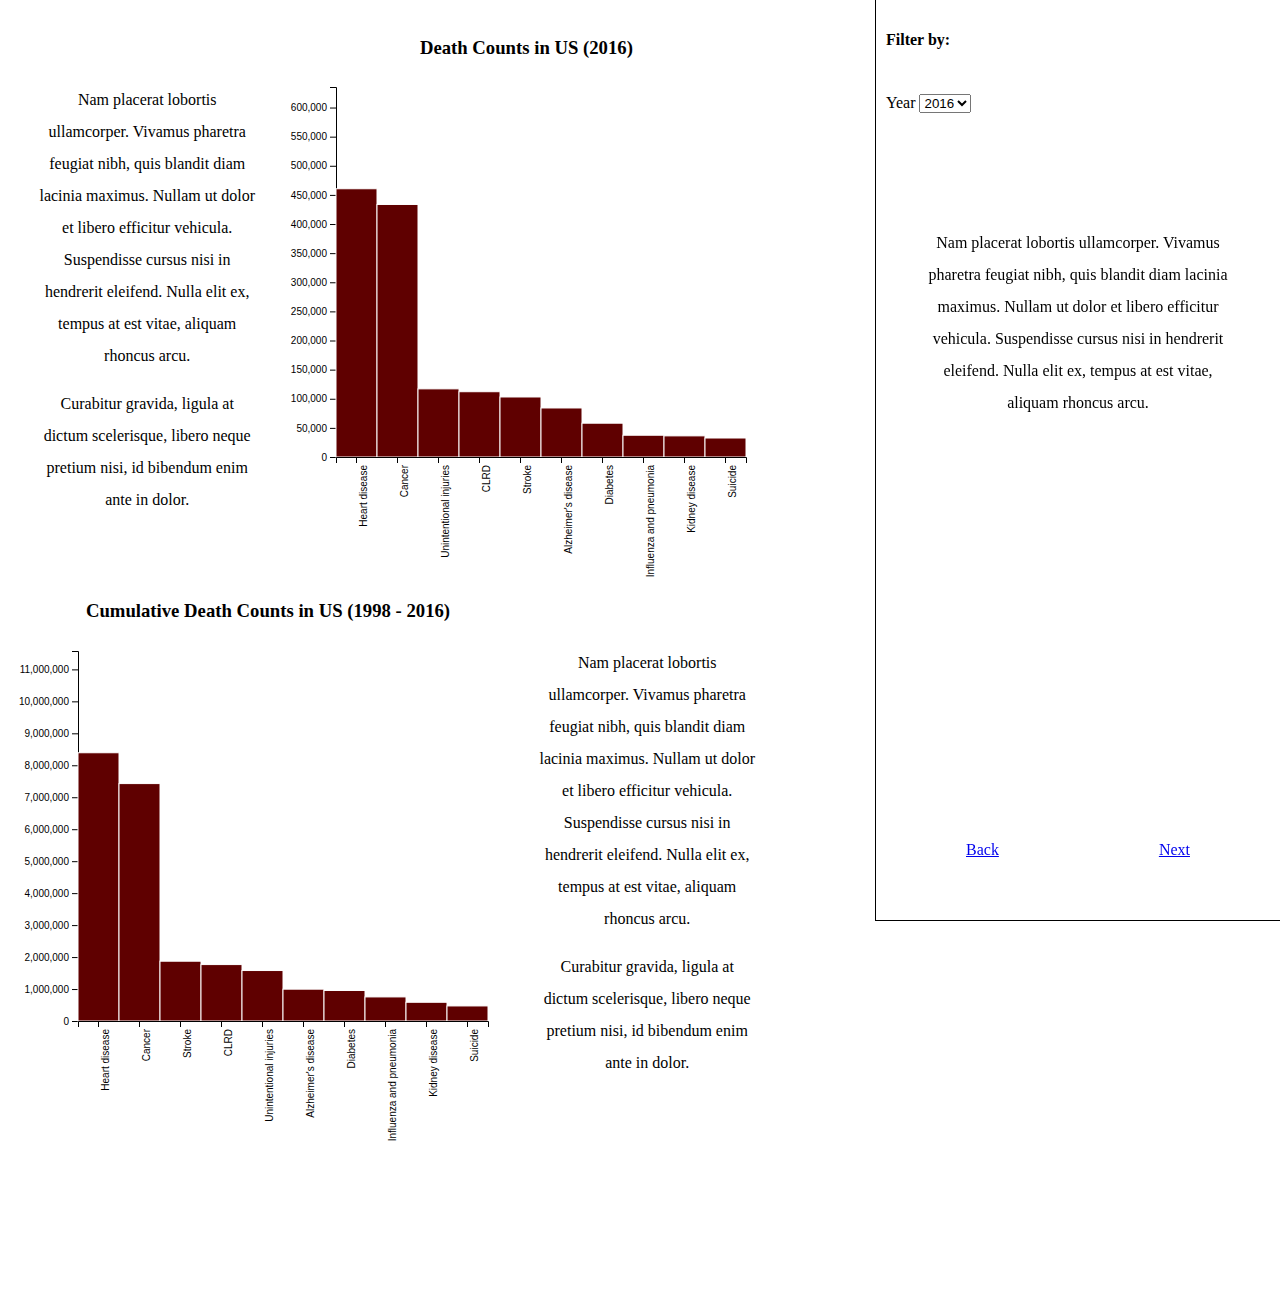
==== commit 9c4a6710: "Add affordances" ====
--- a/barchart.html
+++ b/barchart.html
@@ -61,7 +61,7 @@
         <p> Year </p>
         <select id="yearFilter"></select>
       </div>
-      <div class="main-caption">
+      <div id="main-caption">
         <p>
           Nam placerat lobortis ullamcorper. Vivamus pharetra feugiat nibh, quis blandit diam lacinia maximus. Nullam ut dolor et libero efficitur vehicula. Suspendisse cursus nisi in hendrerit eleifend. Nulla elit ex, tempus at est vitae, aliquam rhoncus arcu.
         </p>
@@ -85,7 +85,7 @@
     }
     function setupBarChart(){
       margin = {top: 10, right: 30, bottom: 120, left: 60}
-      width = 600 - margin.left - margin.right,
+      width = 500 - margin.left - margin.right,
       height = 500 - margin.top - margin.bottom;
 
       currentYear = 2016;
@@ -141,6 +141,20 @@
         style("stroke", "white").
         attr("y", function(d,i) { return height;}).
         attr("height", function(d, i){ return 0;})
+        .attr("class", function(d) {
+          if(d.cause == xdomain[0]){
+            return "top-cause"
+          } else {
+            return ""
+          }
+        })
+        .attr("id", function(d) {
+          if(d.cause == xdomain[0]){
+            return "top-cause-count"
+          } else {
+            return ""
+          }
+        })
         .on("mouseover", function(d, i) {
           tooltip.text("")
           tooltip.transition()
@@ -213,6 +227,20 @@
         style("stroke", "white").
         attr("y", function(d,i) { return height;}).
         attr("height", function(d, i){ return 0;})
+        .attr("class", function(d) {
+          if(d.cause == xdomain[0]){
+            return "top-cause"
+          } else {
+            return ""
+          }
+        })
+        .attr("id", function(d) {
+          if(d.cause == xdomain[0]){
+            return "top-cause-c-count"
+          } else {
+            return ""
+          }
+        })
         .on("mouseover", function(d, i) {
           tooltip.text("")
           tooltip.transition()
@@ -252,6 +280,12 @@
     }
 
     d3.select("#yearFilter").on("change", function(d) {
+      topCauseCount = document.getElementById("top-cause-count")
+      topCauseCount.classList.remove("top-cause")
+
+      topCauseCCount = document.getElementById("top-cause-c-count")
+      topCauseCCount.classList.remove("top-cause")
+
       currentYear = d3.select(this).property("value")
       document.getElementById("barchart-c-count-header").textContent = `Cumulative Death Counts in US (1998 - ${currentYear})`
       document.getElementById("barchart-count-header").textContent = `Death Counts in US (${currentYear})`
@@ -311,6 +345,13 @@
       barSvgCummulativeCount
         .selectAll("rect")
         .data(filteredData)
+        .attr("id", function(d) {
+          if(d.cause == xdomain[0]){
+            return "top-cause-c-count"
+          } else {
+            return ""
+          }
+        })
         .transition()
         .duration(1000)
         .attr("y", function(d,i) { return bysCummulativeCount(d.runningSum);})
@@ -331,10 +372,22 @@
       barSvgCount
         .selectAll("rect")
         .data(filteredData)
+        .attr("id", function(d) {
+          if(d.cause == xdomain[0]){
+            return "top-cause-count"
+          } else {
+            return ""
+          }
+        })
         .transition()
         .duration(1000)
         .attr("y", function(d,i) { return bysCount(d.count);})
         .attr("height", function(d, i){ return height - bysCount(d.count);})
+
+      setTimeout(function(){
+        topCauseCount.classList.add("top-cause")
+        topCauseCCount.classList.add("top-cause")
+      }, 500);
     })
 
     setupBarChart()
--- a/css/style.css
+++ b/css/style.css
@@ -7,7 +7,7 @@
 }
 
 .wrapper {
-  width: 70%;
+  width: 60%;
   padding: 10px;
 }
 
@@ -15,7 +15,7 @@
   position: fixed;
   right: 0;
   top: 0;
-  width: 20%;
+  width: 30%;
   padding: 10px;
   height: 100%;
   border-left: solid 1px black;
@@ -27,13 +27,11 @@
   height: 20%;
 }
 
-.main-caption {
+#main-caption {
   height: 70%;
-}
-
-.main-caption p {
-  transform: translate(0, 50%);
-  padding: 0 10px;
+  padding: 0 10%;
+  line-height: 2.5;
+  text-align: center;
 }
 
 .filter p {
@@ -62,3 +60,20 @@
   text-align: center;
   margin: auto 20px;
 }
+
+#top-state {
+  animation: highlight 1s linear;
+  animation-delay: 1s;
+}
+
+.top-cause {
+  animation: highlight 1.3s linear;
+  animation-delay: 1.5s;
+}
+
+@keyframes highlight {
+  0%  { opacity: 1; }
+ 25% { opacity: 0.3; }
+ 50% { opacity: 1; }
+ 75% { opacity: 0.3; }
+}
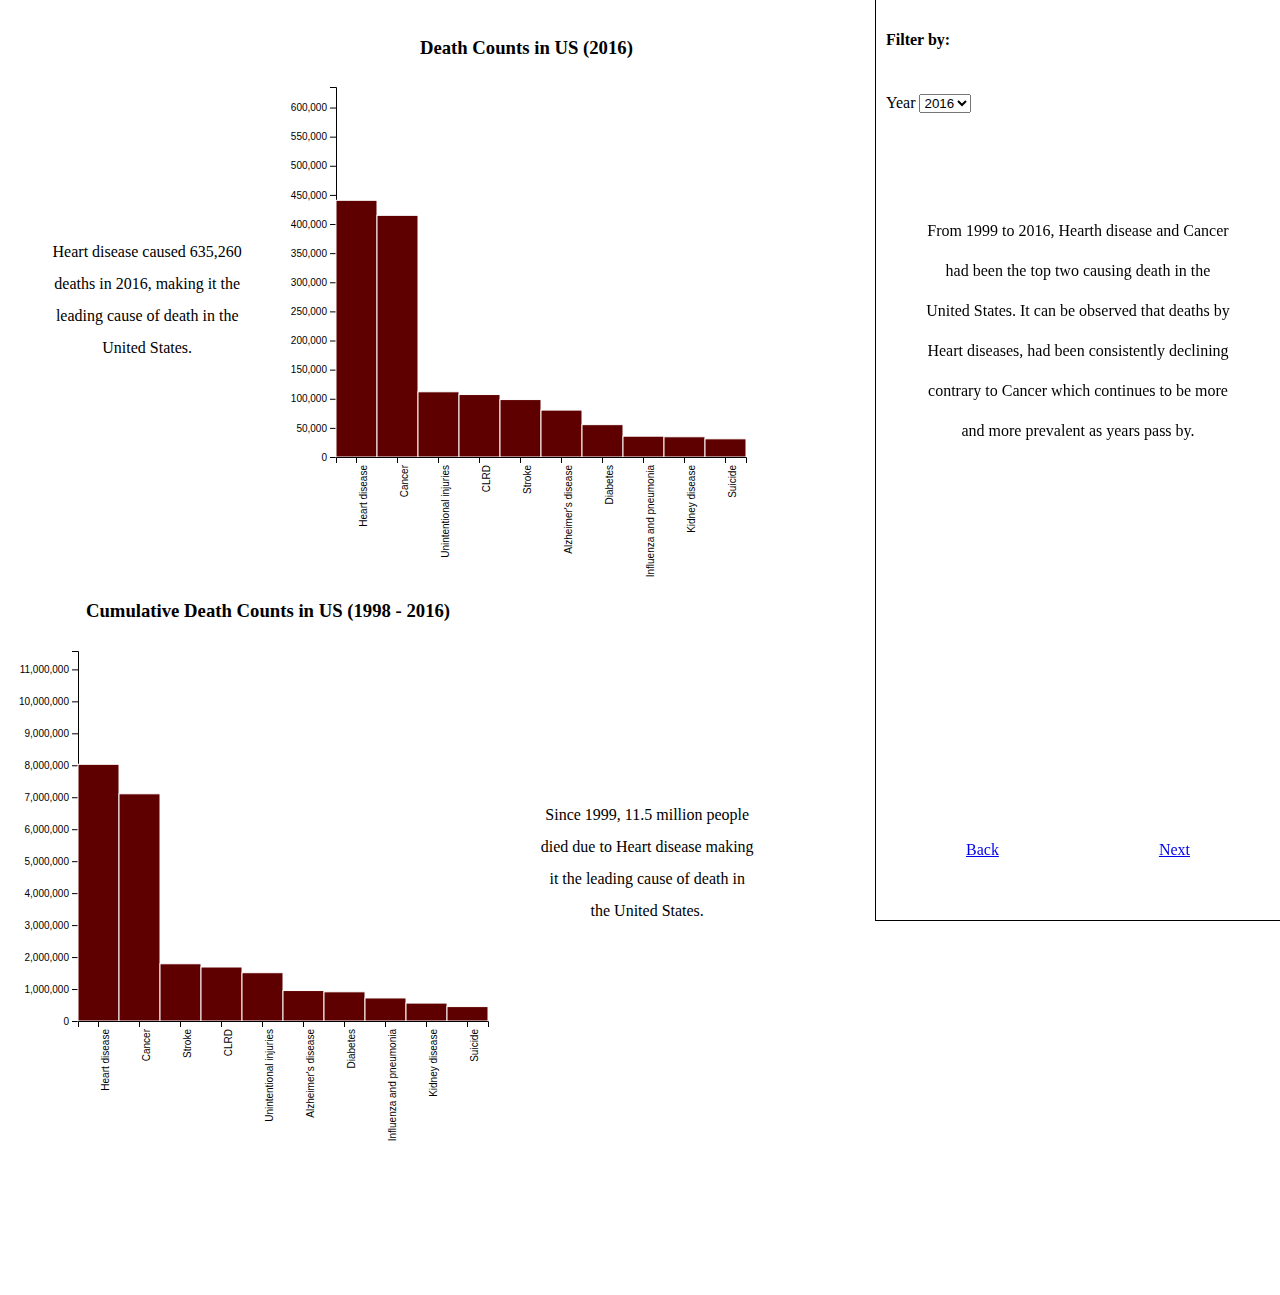
==== commit f1f91875: "Add captions" ====
--- a/barchart.html
+++ b/barchart.html
@@ -30,11 +30,7 @@
     <div class="wrapper">
       <div class="container">
         <div class="descriptions">
-          <p>
-            Nam placerat lobortis ullamcorper. Vivamus pharetra feugiat nibh, quis blandit diam lacinia maximus. Nullam ut dolor et libero efficitur vehicula. Suspendisse cursus nisi in hendrerit eleifend. Nulla elit ex, tempus at est vitae, aliquam rhoncus arcu.
-          </p>
-          <p>
-            Curabitur gravida, ligula at dictum scelerisque, libero neque pretium nisi, id bibendum enim ante in dolor.
+          <p id="barcount-caption">
           </p>
         </div>
         <div id="death-bar-count" class="chart">
@@ -46,11 +42,7 @@
           <h3 id='barchart-c-count-header'> Cumulative Death Counts in US (1998 - 2016) </h1>
         </div>
         <div class="descriptions">
-          <p>
-            Nam placerat lobortis ullamcorper. Vivamus pharetra feugiat nibh, quis blandit diam lacinia maximus. Nullam ut dolor et libero efficitur vehicula. Suspendisse cursus nisi in hendrerit eleifend. Nulla elit ex, tempus at est vitae, aliquam rhoncus arcu.
-          </p>
-          <p>
-            Curabitur gravida, ligula at dictum scelerisque, libero neque pretium nisi, id bibendum enim ante in dolor.
+          <p id="barccount-caption">
           </p>
         </div>
       </div>
@@ -62,9 +54,9 @@
         <select id="yearFilter"></select>
       </div>
       <div id="main-caption">
-        <p>
-          Nam placerat lobortis ullamcorper. Vivamus pharetra feugiat nibh, quis blandit diam lacinia maximus. Nullam ut dolor et libero efficitur vehicula. Suspendisse cursus nisi in hendrerit eleifend. Nulla elit ex, tempus at est vitae, aliquam rhoncus arcu.
-        </p>
+        From 1999 to 2016, Hearth disease and Cancer had been the top two causing death in the United States.
+        It can be observed that deaths by Heart diseases, had been consistently declining contrary to Cancer which
+        continues to be more and more prevalent as years pass by.
       </div>
       <div class="navigation">
         <a href="geochart.html" class="back"> Back </a>
@@ -90,6 +82,11 @@
 
       currentYear = 2016;
       barData = [{"cause":"Alzheimer's disease", "year":1999, "runningSum":44536.0, "count":44536}, {"cause":"Cancer", "year":1999, "runningSum":549838.0, "count":549838}, {"cause":"CLRD", "year":1999, "runningSum":124181.0, "count":124181}, {"cause":"Diabetes", "year":1999, "runningSum":68399.0, "count":68399}, {"cause":"Heart disease", "year":1999, "runningSum":725192.0, "count":725192}, {"cause":"Influenza and pneumonia", "year":1999, "runningSum":63730.0, "count":63730}, {"cause":"Kidney disease", "year":1999, "runningSum":35525.0, "count":35525}, {"cause":"Stroke", "year":1999, "runningSum":167366.0, "count":167366}, {"cause":"Suicide", "year":1999, "runningSum":29199.0, "count":29199}, {"cause":"Unintentional injuries", "year":1999, "runningSum":97860.0, "count":97860}, {"cause":"Alzheimer's disease", "year":2000, "runningSum":94094.0, "count":49558}, {"cause":"Cancer", "year":2000, "runningSum":1102929.0, "count":553091}, {"cause":"CLRD", "year":2000, "runningSum":246190.0, "count":122009}, {"cause":"Diabetes", "year":2000, "runningSum":137700.0, "count":69301}, {"cause":"Heart disease", "year":2000, "runningSum":1435952.0, "count":710760}, {"cause":"Influenza and pneumonia", "year":2000, "runningSum":129043.0, "count":65313}, {"cause":"Kidney disease", "year":2000, "runningSum":72776.0, "count":37251}, {"cause":"Stroke", "year":2000, "runningSum":335027.0, "count":167661}, {"cause":"Suicide", "year":2000, "runningSum":58549.0, "count":29350}, {"cause":"Unintentional injuries", "year":2000, "runningSum":195760.0, "count":97900}, {"cause":"Alzheimer's disease", "year":2001, "runningSum":147946.0, "count":53852}, {"cause":"Cancer", "year":2001, "runningSum":1656697.0, "count":553768}, {"cause":"CLRD", "year":2001, "runningSum":369203.0, "count":123013}, {"cause":"Diabetes", "year":2001, "runningSum":209072.0, "count":71372}, {"cause":"Heart disease", "year":2001, "runningSum":2136094.0, "count":700142}, {"cause":"Influenza and pneumonia", "year":2001, "runningSum":191077.0, "count":62034}, {"cause":"Kidney disease", "year":2001, "runningSum":112256.0, "count":39480}, {"cause":"Stroke", "year":2001, "runningSum":498565.0, "count":163538}, {"cause":"Suicide", "year":2001, "runningSum":89171.0, "count":30622}, {"cause":"Unintentional injuries", "year":2001, "runningSum":297297.0, "count":101537}, {"cause":"Alzheimer's disease", "year":2002, "runningSum":206812.0, "count":58866}, {"cause":"Cancer", "year":2002, "runningSum":2213968.0, "count":557271}, {"cause":"CLRD", "year":2002, "runningSum":494019.0, "count":124816}, {"cause":"Diabetes", "year":2002, "runningSum":282321.0, "count":73249}, {"cause":"Heart disease", "year":2002, "runningSum":2833041.0, "count":696947}, {"cause":"Influenza and pneumonia", "year":2002, "runningSum":256758.0, "count":65681}, {"cause":"Kidney disease", "year":2002, "runningSum":153230.0, "count":40974}, {"cause":"Stroke", "year":2002, "runningSum":661237.0, "count":162672}, {"cause":"Suicide", "year":2002, "runningSum":120826.0, "count":31655}, {"cause":"Unintentional injuries", "year":2002, "runningSum":404039.0, "count":106742}, {"cause":"Alzheimer's disease", "year":2003, "runningSum":270269.0, "count":63457}, {"cause":"Cancer", "year":2003, "runningSum":2770870.0, "count":556902}, {"cause":"CLRD", "year":2003, "runningSum":620401.0, "count":126382}, {"cause":"Diabetes", "year":2003, "runningSum":356540.0, "count":74219}, {"cause":"Heart disease", "year":2003, "runningSum":3518130.0, "count":685089}, {"cause":"Influenza and pneumonia", "year":2003, "runningSum":321921.0, "count":65163}, {"cause":"Kidney disease", "year":2003, "runningSum":195683.0, "count":42453}, {"cause":"Stroke", "year":2003, "runningSum":818926.0, "count":157689}, {"cause":"Suicide", "year":2003, "runningSum":152310.0, "count":31484}, {"cause":"Unintentional injuries", "year":2003, "runningSum":513316.0, "count":109277}, {"cause":"Alzheimer's disease", "year":2004, "runningSum":336234.0, "count":65965}, {"cause":"Cancer", "year":2004, "runningSum":3324758.0, "count":553888}, {"cause":"CLRD", "year":2004, "runningSum":742388.0, "count":121987}, {"cause":"Diabetes", "year":2004, "runningSum":429678.0, "count":73138}, {"cause":"Heart disease", "year":2004, "runningSum":4170616.0, "count":652486}, {"cause":"Influenza and pneumonia", "year":2004, "runningSum":381585.0, "count":59664}, {"cause":"Kidney disease", "year":2004, "runningSum":238163.0, "count":42480}, {"cause":"Stroke", "year":2004, "runningSum":969000.0, "count":150074}, {"cause":"Suicide", "year":2004, "runningSum":184749.0, "count":32439}, {"cause":"Unintentional injuries", "year":2004, "runningSum":625328.0, "count":112012}, {"cause":"Alzheimer's disease", "year":2005, "runningSum":407833.0, "count":71599}, {"cause":"Cancer", "year":2005, "runningSum":3884070.0, "count":559312}, {"cause":"CLRD", "year":2005, "runningSum":873321.0, "count":130933}, {"cause":"Diabetes", "year":2005, "runningSum":504797.0, "count":75119}, {"cause":"Heart disease", "year":2005, "runningSum":4822707.0, "count":652091}, {"cause":"Influenza and pneumonia", "year":2005, "runningSum":444586.0, "count":63001}, {"cause":"Kidney disease", "year":2005, "runningSum":282064.0, "count":43901}, {"cause":"Stroke", "year":2005, "runningSum":1112579.0, "count":143579}, {"cause":"Suicide", "year":2005, "runningSum":217386.0, "count":32637}, {"cause":"Unintentional injuries", "year":2005, "runningSum":743137.0, "count":117809}, {"cause":"Alzheimer's disease", "year":2006, "runningSum":480265.0, "count":72432}, {"cause":"Cancer", "year":2006, "runningSum":4443958.0, "count":559888}, {"cause":"CLRD", "year":2006, "runningSum":997904.0, "count":124583}, {"cause":"Diabetes", "year":2006, "runningSum":577246.0, "count":72449}, {"cause":"Heart disease", "year":2006, "runningSum":5454343.0, "count":631636}, {"cause":"Influenza and pneumonia", "year":2006, "runningSum":500912.0, "count":56326}, {"cause":"Kidney disease", "year":2006, "runningSum":327408.0, "count":45344}, {"cause":"Stroke", "year":2006, "runningSum":1249698.0, "count":137119}, {"cause":"Suicide", "year":2006, "runningSum":250686.0, "count":33300}, {"cause":"Unintentional injuries", "year":2006, "runningSum":864736.0, "count":121599}, {"cause":"Alzheimer's disease", "year":2007, "runningSum":554897.0, "count":74632}, {"cause":"Cancer", "year":2007, "runningSum":5006833.0, "count":562875}, {"cause":"CLRD", "year":2007, "runningSum":1125828.0, "count":127924}, {"cause":"Diabetes", "year":2007, "runningSum":648628.0, "count":71382}, {"cause":"Heart disease", "year":2007, "runningSum":6070410.0, "count":616067}, {"cause":"Influenza and pneumonia", "year":2007, "runningSum":553629.0, "count":52717}, {"cause":"Kidney disease", "year":2007, "runningSum":373856.0, "count":46448}, {"cause":"Stroke", "year":2007, "runningSum":1385650.0, "count":135952}, {"cause":"Suicide", "year":2007, "runningSum":285284.0, "count":34598}, {"cause":"Unintentional injuries", "year":2007, "runningSum":988442.0, "count":123706}, {"cause":"Alzheimer's disease", "year":2008, "runningSum":637332.0, "count":82435}, {"cause":"Cancer", "year":2008, "runningSum":5572302.0, "count":565469}, {"cause":"CLRD", "year":2008, "runningSum":1266918.0, "count":141090}, {"cause":"Diabetes", "year":2008, "runningSum":719181.0, "count":70553}, {"cause":"Heart disease", "year":2008, "runningSum":6687238.0, "count":616828}, {"cause":"Influenza and pneumonia", "year":2008, "runningSum":609913.0, "count":56284}, {"cause":"Kidney disease", "year":2008, "runningSum":422093.0, "count":48237}, {"cause":"Stroke", "year":2008, "runningSum":1519798.0, "count":134148}, {"cause":"Suicide", "year":2008, "runningSum":321319.0, "count":36035}, {"cause":"Unintentional injuries", "year":2008, "runningSum":1110344.0, "count":121902}, {"cause":"Alzheimer's disease", "year":2009, "runningSum":716335.0, "count":79003}, {"cause":"Cancer", "year":2009, "runningSum":6139930.0, "count":567628}, {"cause":"CLRD", "year":2009, "runningSum":1404271.0, "count":137353}, {"cause":"Diabetes", "year":2009, "runningSum":787886.0, "count":68705}, {"cause":"Heart disease", "year":2009, "runningSum":7286651.0, "count":599413}, {"cause":"Influenza and pneumonia", "year":2009, "runningSum":663605.0, "count":53692}, {"cause":"Kidney disease", "year":2009, "runningSum":471028.0, "count":48935}, {"cause":"Stroke", "year":2009, "runningSum":1648640.0, "count":128842}, {"cause":"Suicide", "year":2009, "runningSum":358228.0, "count":36909}, {"cause":"Unintentional injuries", "year":2009, "runningSum":1228365.0, "count":118021}, {"cause":"Alzheimer's disease", "year":2010, "runningSum":799829.0, "count":83494}, {"cause":"Cancer", "year":2010, "runningSum":6714673.0, "count":574743}, {"cause":"CLRD", "year":2010, "runningSum":1542351.0, "count":138080}, {"cause":"Diabetes", "year":2010, "runningSum":856957.0, "count":69071}, {"cause":"Heart disease", "year":2010, "runningSum":7884340.0, "count":597689}, {"cause":"Influenza and pneumonia", "year":2010, "runningSum":713702.0, "count":50097}, {"cause":"Kidney disease", "year":2010, "runningSum":521504.0, "count":50476}, {"cause":"Stroke", "year":2010, "runningSum":1778116.0, "count":129476}, {"cause":"Suicide", "year":2010, "runningSum":396592.0, "count":38364}, {"cause":"Unintentional injuries", "year":2010, "runningSum":1349224.0, "count":120859}, {"cause":"Alzheimer's disease", "year":2011, "runningSum":884803.0, "count":84974}, {"cause":"Cancer", "year":2011, "runningSum":7291364.0, "count":576691}, {"cause":"CLRD", "year":2011, "runningSum":1685294.0, "count":142943}, {"cause":"Diabetes", "year":2011, "runningSum":930788.0, "count":73831}, {"cause":"Heart disease", "year":2011, "runningSum":8480917.0, "count":596577}, {"cause":"Influenza and pneumonia", "year":2011, "runningSum":767528.0, "count":53826}, {"cause":"Kidney disease", "year":2011, "runningSum":567095.0, "count":45591}, {"cause":"Stroke", "year":2011, "runningSum":1907048.0, "count":128932}, {"cause":"Suicide", "year":2011, "runningSum":436110.0, "count":39518}, {"cause":"Unintentional injuries", "year":2011, "runningSum":1475662.0, "count":126438}, {"cause":"Alzheimer's disease", "year":2012, "runningSum":968440.0, "count":83637}, {"cause":"Cancer", "year":2012, "runningSum":7873987.0, "count":582623}, {"cause":"CLRD", "year":2012, "runningSum":1828783.0, "count":143489}, {"cause":"Diabetes", "year":2012, "runningSum":1004720.0, "count":73932}, {"cause":"Heart disease", "year":2012, "runningSum":9080628.0, "count":599711}, {"cause":"Influenza and pneumonia", "year":2012, "runningSum":818164.0, "count":50636}, {"cause":"Kidney disease", "year":2012, "runningSum":612717.0, "count":45622}, {"cause":"Stroke", "year":2012, "runningSum":2035594.0, "count":128546}, {"cause":"Suicide", "year":2012, "runningSum":476710.0, "count":40600}, {"cause":"Unintentional injuries", "year":2012, "runningSum":1603454.0, "count":127792}, {"cause":"Alzheimer's disease", "year":2013, "runningSum":1053207.0, "count":84767}, {"cause":"Cancer", "year":2013, "runningSum":8458868.0, "count":584881}, {"cause":"CLRD", "year":2013, "runningSum":1977988.0, "count":149205}, {"cause":"Diabetes", "year":2013, "runningSum":1080298.0, "count":75578}, {"cause":"Heart disease", "year":2013, "runningSum":9691733.0, "count":611105}, {"cause":"Influenza and pneumonia", "year":2013, "runningSum":875143.0, "count":56979}, {"cause":"Kidney disease", "year":2013, "runningSum":659829.0, "count":47112}, {"cause":"Stroke", "year":2013, "runningSum":2164572.0, "count":128978}, {"cause":"Suicide", "year":2013, "runningSum":517859.0, "count":41149}, {"cause":"Unintentional injuries", "year":2013, "runningSum":1734011.0, "count":130557}, {"cause":"Alzheimer's disease", "year":2014, "runningSum":1146748.0, "count":93541}, {"cause":"Cancer", "year":2014, "runningSum":9050568.0, "count":591700}, {"cause":"CLRD", "year":2014, "runningSum":2125089.0, "count":147101}, {"cause":"Diabetes", "year":2014, "runningSum":1156786.0, "count":76488}, {"cause":"Heart disease", "year":2014, "runningSum":10306081.0, "count":614348}, {"cause":"Influenza and pneumonia", "year":2014, "runningSum":930370.0, "count":55227}, {"cause":"Kidney disease", "year":2014, "runningSum":707975.0, "count":48146}, {"cause":"Stroke", "year":2014, "runningSum":2297675.0, "count":133103}, {"cause":"Suicide", "year":2014, "runningSum":560685.0, "count":42826}, {"cause":"Unintentional injuries", "year":2014, "runningSum":1869939.0, "count":135928}, {"cause":"Alzheimer's disease", "year":2015, "runningSum":1257309.0, "count":110561}, {"cause":"Cancer", "year":2015, "runningSum":9646498.0, "count":595930}, {"cause":"CLRD", "year":2015, "runningSum":2280130.0, "count":155041}, {"cause":"Diabetes", "year":2015, "runningSum":1236321.0, "count":79535}, {"cause":"Heart disease", "year":2015, "runningSum":10939923.0, "count":633842}, {"cause":"Influenza and pneumonia", "year":2015, "runningSum":987432.0, "count":57062}, {"cause":"Kidney disease", "year":2015, "runningSum":757934.0, "count":49959}, {"cause":"Stroke", "year":2015, "runningSum":2437998.0, "count":140323}, {"cause":"Suicide", "year":2015, "runningSum":604878.0, "count":44193}, {"cause":"Unintentional injuries", "year":2015, "runningSum":2016510.0, "count":146571}, {"cause":"Alzheimer's disease", "year":2016, "runningSum":1373412.0, "count":116103}, {"cause":"Cancer", "year":2016, "runningSum":10244536.0, "count":598038}, {"cause":"CLRD", "year":2016, "runningSum":2434726.0, "count":154596}, {"cause":"Diabetes", "year":2016, "runningSum":1316379.0, "count":80058}, {"cause":"Heart disease", "year":2016, "runningSum":11575183.0, "count":635260}, {"cause":"Influenza and pneumonia", "year":2016, "runningSum":1038969.0, "count":51537}, {"cause":"Kidney disease", "year":2016, "runningSum":807980.0, "count":50046}, {"cause":"Stroke", "year":2016, "runningSum":2580140.0, "count":142142}, {"cause":"Suicide", "year":2016, "runningSum":649843.0, "count":44965}, {"cause":"Unintentional injuries", "year":2016, "runningSum":2177884.0, "count":161374}]
+      barCountCaption = {"1999": "725,192 people died due to Heart disease making it the top causing death in the United States in 1999.", "2000": "Deaths caused by Heart disease reduced to 710,760 which is lower compared to the previous year. Cancer on the other hand increased compared to last year’s data.", "2001": "Deaths caused by Heart disease continues to decrease while Cancer, on the other hand continues to increase.", "2002": "The same familiar chart can be seen with slight differences as compared to the previous year.", "2003": "The same familiar chart can be seen with slight differences as compared to the previous year.", "2004": "Alzheimer’s disease ranked up and changed position with Influenza and Pneumonia making it the 7th leading cause of death in the United States.", "2005": "The same familiar chart can be seen with slight differences as compared to the previous year.", "2006": "The same familiar chart can be seen with slight differences as compared to the previous year.", "2007": "Alzheimer’s disease swapped ranks with Diabetes making it the 6th leading cause of death in the United States.", "2008": "Chronic Lower Respiratory Disease ranked up as the 3rd leading cause of death in the United States swapping places with Stroke.", "2009": "The same familiar chart can be seen with slight differences as compared to the previous year.", "2010": "Kidney disease now ranked as the 8th leading cause of death in the United States.", "2011": "Kidney disease stepped down to 9th rank, being surpassed once again by Influenza and pneumonia.", "2012": "The same familiar chart can be seen with slight differences as compared to the previous year.", "2013": "Unintentional Injuries surpassed Stroke as the leading cause of death in the country.", "2014": "The same familiar chart can be seen with slight differences as compared to the previous year.", "2015": "The same familiar chart can be seen with slight differences as compared to the previous year.", "2016": "Heart disease caused 635,260 deaths in 2016, making it the leading cause of death in the United States."}
+      barCCountCaption = {"1999": "725,192 people died due to Heart disease making it the top causing death in the United States in 1999.", "2000": "The same familiar chart can be seen with slight differences as compared to the previous year.", "2001": "The same familiar chart can be seen with slight differences as compared to the previous year.", "2002": "The same familiar chart can be seen with slight differences as compared to the previous year.", "2003": "The same familiar chart can be seen with slight differences as compared to the previous year.", "2004": "The same familiar chart can be seen with slight differences as compared to the previous year.", "2005": "The same familiar chart can be seen with slight differences as compared to the previous year.", "2006": "The same familiar chart can be seen with slight differences as compared to the previous year.", "2007": "Alzheimer’s disease surpassed Influenza and pneumonia in terms of cumulative death counts since 1999.", "2008": "The same familiar chart can be seen with slight differences as compared to the previous year.", "2009": "The same familiar chart can be seen with slight differences as compared to the previous year.", "2010": "The same familiar chart can be seen with slight differences as compared to the previous year.", "2011": "The same familiar chart can be seen with slight differences as compared to the previous year.", "2012": "The same familiar chart can be seen with slight differences as compared to the previous year.", "2013": "The same familiar chart can be seen with slight differences as compared to the previous year.", "2014": "The same familiar chart can be seen with slight differences as compared to the previous year.", "2015": "Alzheimer’s disease surpassed Diabetes in terms of cumulative death counts since 1999.", "2016": "Since 1999, 11.5 million people died due to Heart disease making it the leading cause of death in the United States."}
+      document.getElementById("barcount-caption").textContent = barCountCaption[currentYear]
+      document.getElementById("barccount-caption").textContent = barCCountCaption[currentYear]
+
       filteredData = sort(barData.filter(function(d){return d.year==currentYear}), "count")
       var xdomain = d3.map(filteredData, function(d){return d.cause }).keys()
       var allYears = d3.range(1999, 2017);
@@ -280,19 +277,18 @@
     }
 
     d3.select("#yearFilter").on("change", function(d) {
+      currentYear = d3.select(this).property("value")
+      document.getElementById("barcount-caption").textContent = barCountCaption[currentYear]
+      document.getElementById("barccount-caption").textContent = barCCountCaption[currentYear]
+
       topCauseCount = document.getElementById("top-cause-count")
       topCauseCount.classList.remove("top-cause")
 
-      topCauseCCount = document.getElementById("top-cause-c-count")
-      topCauseCCount.classList.remove("top-cause")
-
-      currentYear = d3.select(this).property("value")
-      document.getElementById("barchart-c-count-header").textContent = `Cumulative Death Counts in US (1998 - ${currentYear})`
       document.getElementById("barchart-count-header").textContent = `Death Counts in US (${currentYear})`
 
       filteredData = sort(barData.filter(function(d){return d.year==currentYear}), "count")
       var xdomain = d3.map(filteredData, function(d){return d.cause }).keys()
-      var bxs = d3.scaleBand().domain(xdomain).range([0, width])
+      var bcxs = d3.scaleBand().domain(xdomain).range([0, width])
 
       d3.select("#bar-x-axis-count").remove()
       barSvgCount.
@@ -303,16 +299,48 @@
         attr("font-size", 10).
         attr("font-family", "sans-serif").
         attr("text-anchor", "end").
-        call(d3.axisBottom(bxs)).
+        call(d3.axisBottom(bcxs)).
         selectAll("text").
         style("text-anchor", "end").
         attr("dx", "-.8em").
         attr("dy", ".15em").
         attr("transform", "rotate(-90)")
 
+      var maxCount = Math.max(...filteredData.map(function(d) { return d.count }));
+      bysCount = d3.scaleLinear().domain([0,maxCount]).range([height, 0])
+
+      d3.select("#bar-y-axis-count").remove()
+      barSvgCount.append("g")
+        .attr("fill", "none")
+        .attr("id", "bar-y-axis-count")
+        .attr("font-size", 10)
+        .attr("font-family", "sans-serif")
+        .attr("text-anchor", "end")
+        .call(d3.axisLeft(bysCount));
+
+      barSvgCount
+        .selectAll("rect")
+        .data(filteredData)
+        .attr("id", function(d) {
+          if(d.cause == xdomain[0]){
+            return "top-cause-count"
+          } else {
+            return ""
+          }
+        })
+        .transition()
+        .duration(1000)
+        .attr("y", function(d,i) { return bysCount(d.count);})
+        .attr("height", function(d, i){ return height - bysCount(d.count);})
+
+      topCauseCCount = document.getElementById("top-cause-c-count")
+      topCauseCCount.classList.remove("top-cause")
+
+      document.getElementById("barchart-c-count-header").textContent = `Cumulative Death Counts in US (1998 - ${currentYear})`
+
       filteredData = sort(barData.filter(function(d){return d.year==currentYear}), "runningSum")
       var xdomain = d3.map(filteredData, function(d){return d.cause }).keys()
-      var bxs = d3.scaleBand().domain(xdomain).range([0, width])
+      var bccxs = d3.scaleBand().domain(xdomain).range([0, width])
 
       d3.select("#bar-x-axis-c-count").remove()
       barSvgCummulativeCount.
@@ -323,7 +351,7 @@
         attr("font-size", 10).
         attr("font-family", "sans-serif").
         attr("text-anchor", "end").
-        call(d3.axisBottom(bxs)).
+        call(d3.axisBottom(bccxs)).
         selectAll("text").
         style("text-anchor", "end").
         attr("dx", "-.8em").
@@ -357,33 +385,6 @@
         .attr("y", function(d,i) { return bysCummulativeCount(d.runningSum);})
         .attr("height", function(d, i){ return height - bysCummulativeCount(d.runningSum);})
 
-      var maxCount = Math.max(...filteredData.map(function(d) { return d.count }));
-      bysCount = d3.scaleLinear().domain([0,maxCount]).range([height, 0])
-
-      d3.select("#bar-y-axis-count").remove()
-      barSvgCount.append("g")
-        .attr("fill", "none")
-        .attr("id", "bar-y-axis-count")
-        .attr("font-size", 10)
-        .attr("font-family", "sans-serif")
-        .attr("text-anchor", "end")
-        .call(d3.axisLeft(bysCount));
-
-      barSvgCount
-        .selectAll("rect")
-        .data(filteredData)
-        .attr("id", function(d) {
-          if(d.cause == xdomain[0]){
-            return "top-cause-count"
-          } else {
-            return ""
-          }
-        })
-        .transition()
-        .duration(1000)
-        .attr("y", function(d,i) { return bysCount(d.count);})
-        .attr("height", function(d, i){ return height - bysCount(d.count);})
-
       setTimeout(function(){
         topCauseCount.classList.add("top-cause")
         topCauseCCount.classList.add("top-cause")
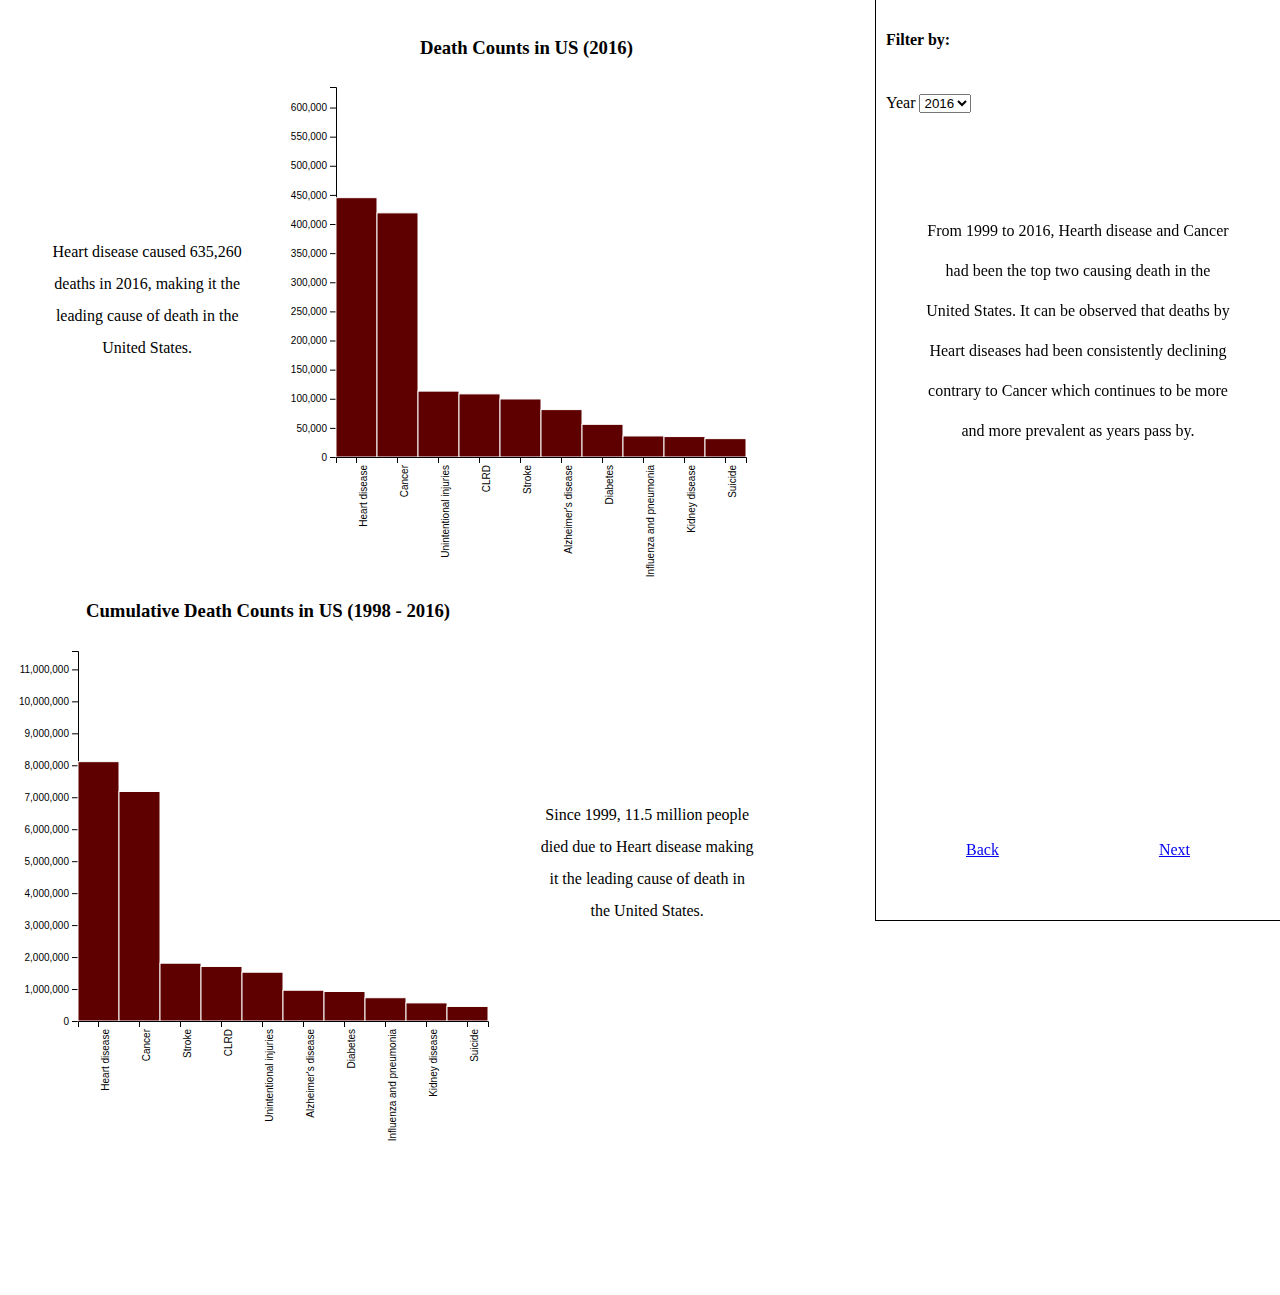
==== commit eb5ffa88: "Add linechart captions" ====
--- a/barchart.html
+++ b/barchart.html
@@ -55,7 +55,7 @@
       </div>
       <div id="main-caption">
         From 1999 to 2016, Hearth disease and Cancer had been the top two causing death in the United States.
-        It can be observed that deaths by Heart diseases, had been consistently declining contrary to Cancer which
+        It can be observed that deaths by Heart diseases had been consistently declining contrary to Cancer which
         continues to be more and more prevalent as years pass by.
       </div>
       <div class="navigation">
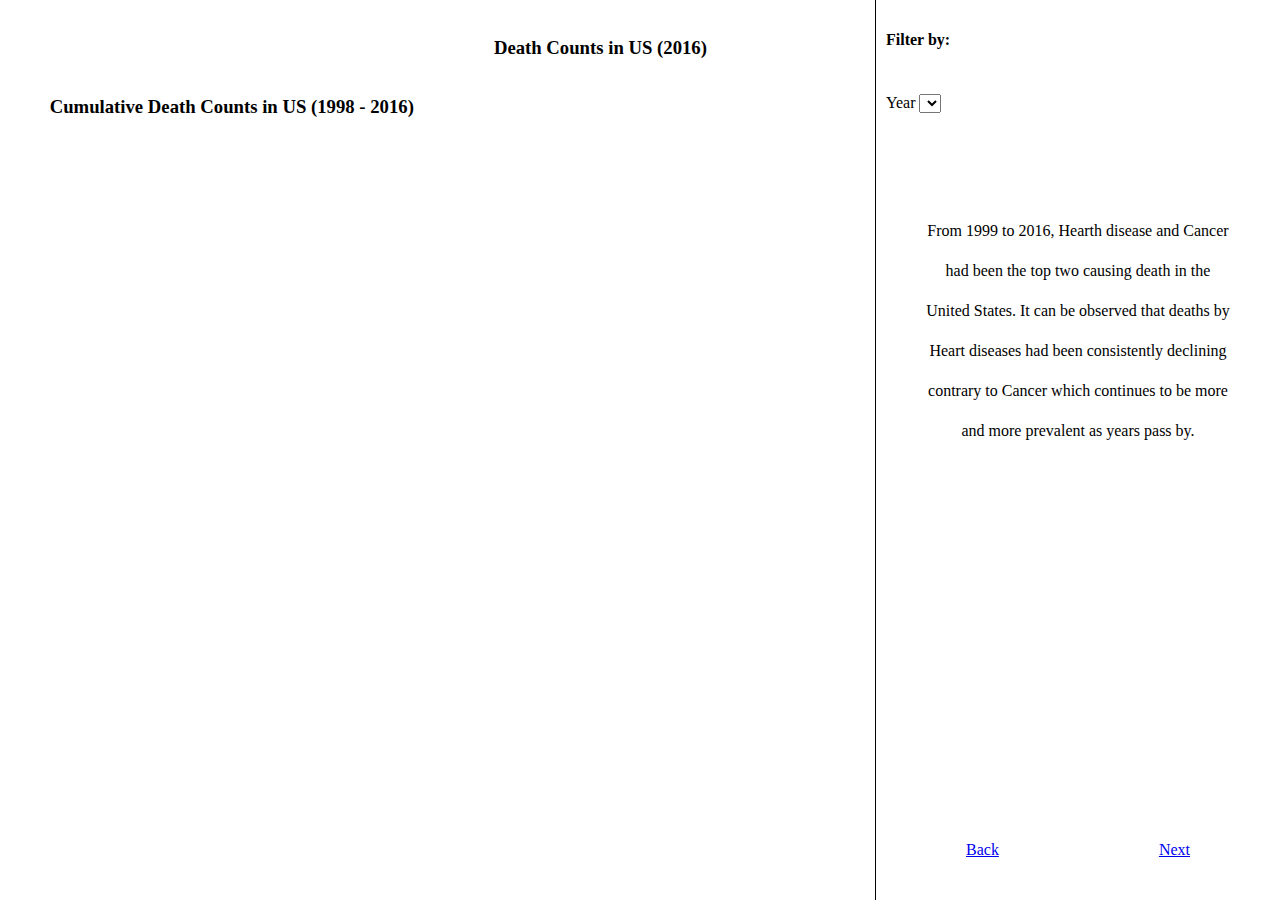
==== commit d9dd34c9: "Load d3js remotely" ====
--- a/barchart.html
+++ b/barchart.html
@@ -4,7 +4,7 @@
     <title> Gabriel Sandoval </title>
     <link rel="stylesheet" type="text/css" href="css/style.css">
 
-    <script src="js/d3.min.js"></script>
+    <script src="https://d3js.org/d3.v5.min.js"></script>
     <style>
       div.tooltip {
         position: absolute;
--- a/css/style.css
+++ b/css/style.css
@@ -62,13 +62,25 @@
 }
 
 #top-state {
-  animation: highlight 1s linear;
+  animation: highlight 0.75s linear;
   animation-delay: 1s;
 }
 
 .top-cause {
-  animation: highlight 1.3s linear;
-  animation-delay: 1.5s;
+  animation: highlight 0.75s linear;
+  animation-delay: 1.3s;
+}
+
+.dot {
+  animation: radius 0.75s linear;
+  animation-delay: 1.3s;
+}
+
+@keyframes radius {
+  0%  { r: 5; }
+ 25% { r: 7; }
+ 50% { r: 5; }
+ 75% { r: 7; }
 }
 
 @keyframes highlight {
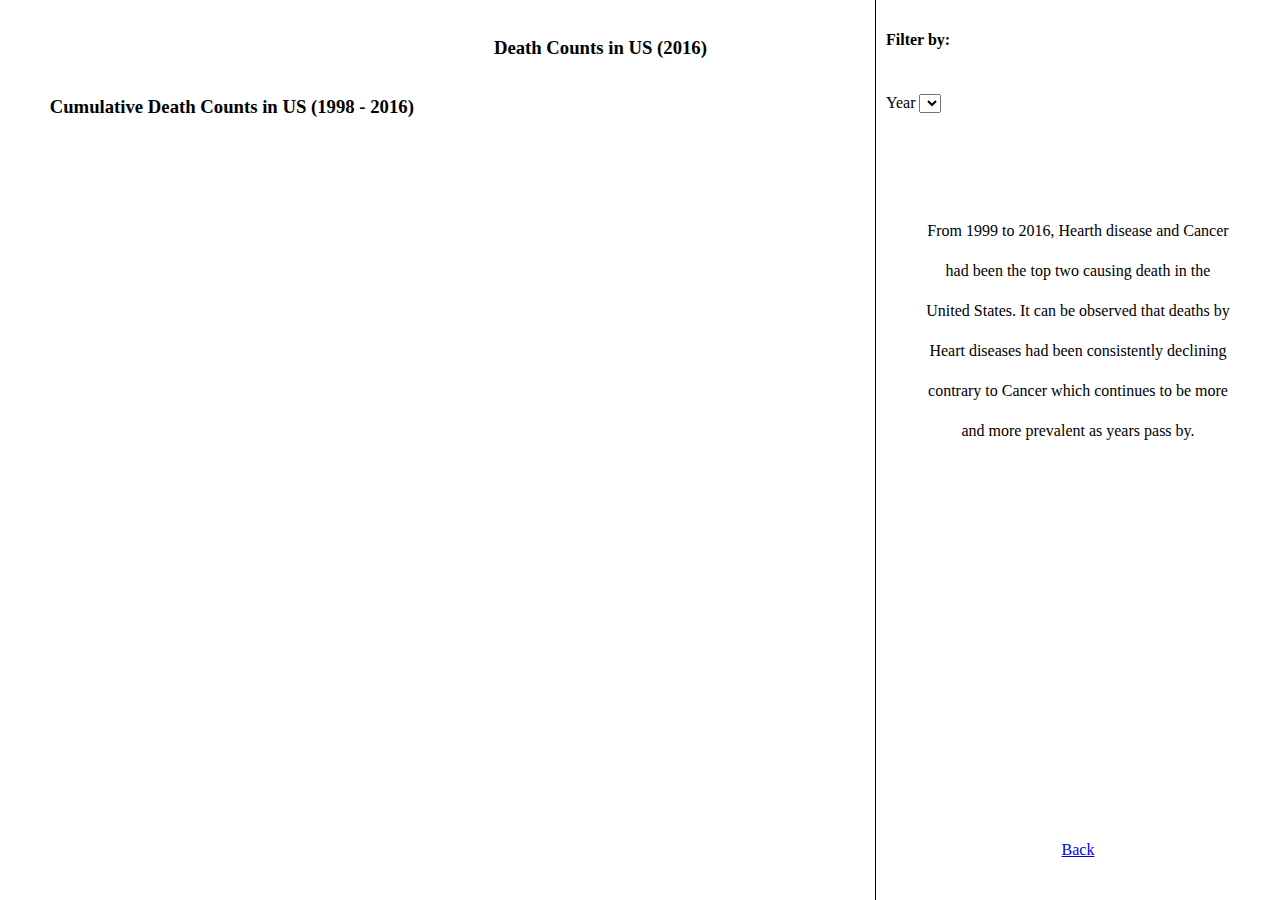
==== commit 75805ff2: "Change page ordering" ====
--- a/barchart.html
+++ b/barchart.html
@@ -59,8 +59,7 @@
         continues to be more and more prevalent as years pass by.
       </div>
       <div class="navigation">
-        <a href="geochart.html" class="back"> Back </a>
-        <a href="linechart.html" class="next"> Next </a>
+        <a href="linechart.html" class="back"> Back </a>
       </div>
     </div>
   </body>
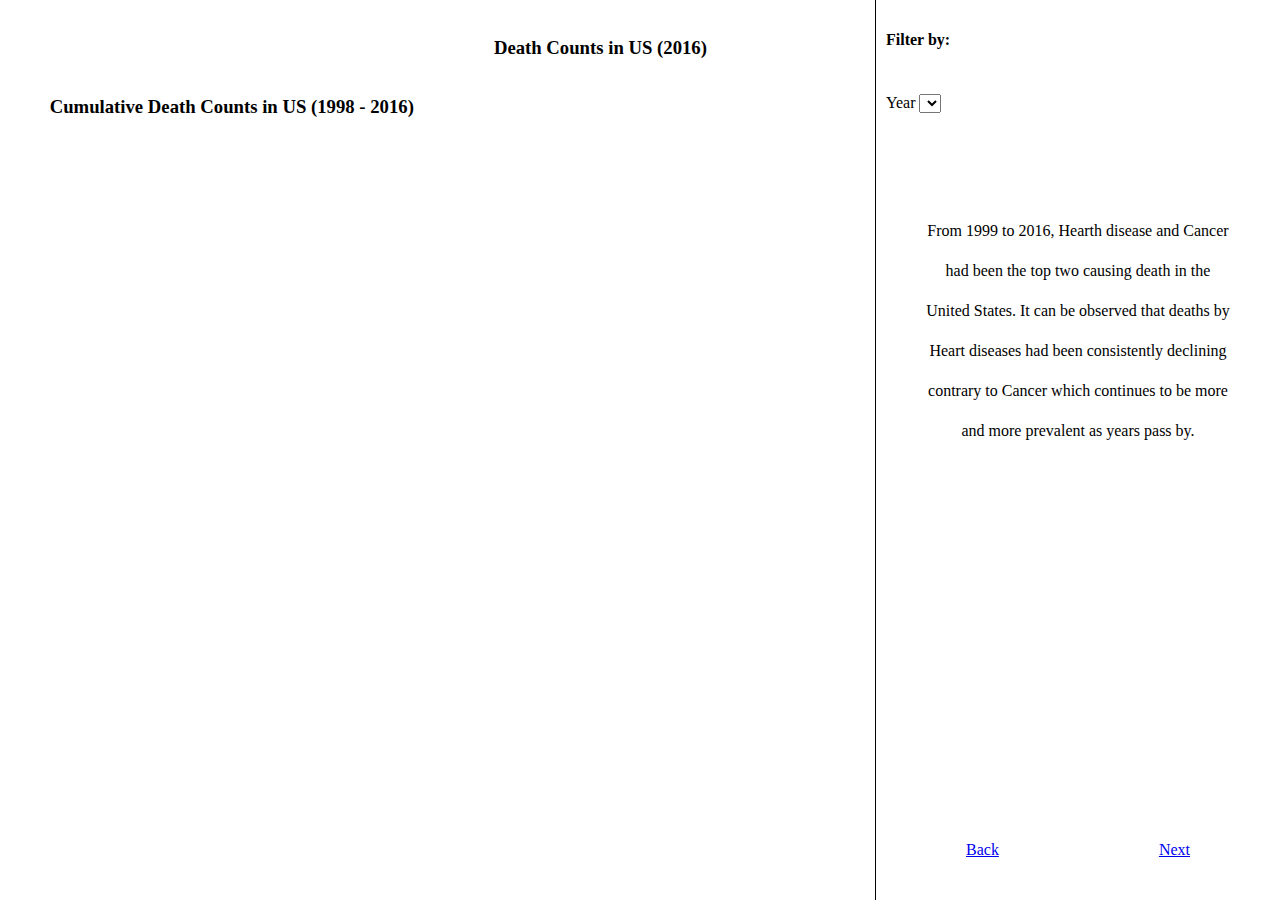
==== commit e2d079ef: "Change page ordering" ====
--- a/barchart.html
+++ b/barchart.html
@@ -59,7 +59,8 @@
         continues to be more and more prevalent as years pass by.
       </div>
       <div class="navigation">
-        <a href="linechart.html" class="back"> Back </a>
+        <a href="index.html" class="back"> Back </a>
+        <a href="geochartCount.html" class="next"> Next </a>
       </div>
     </div>
   </body>
